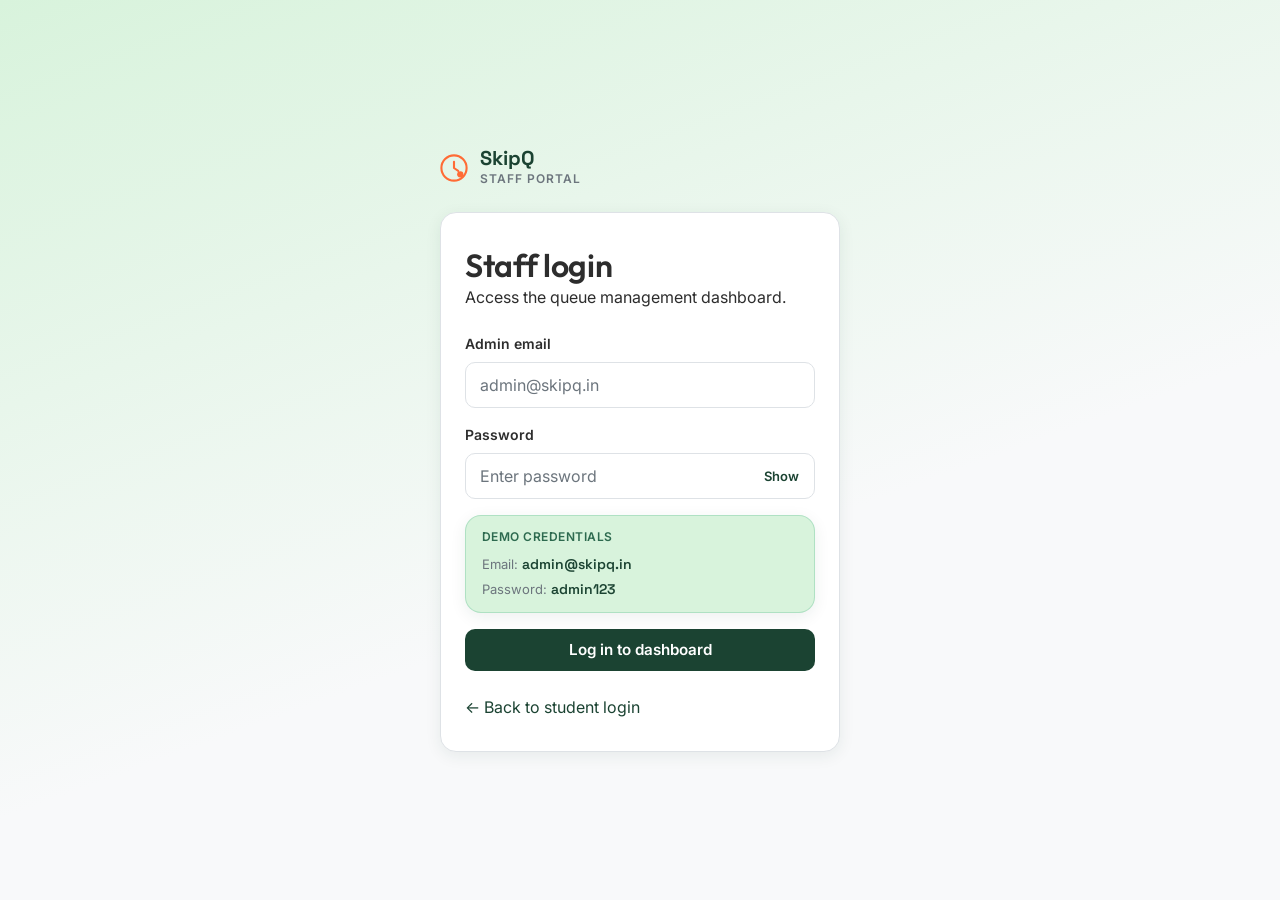
==== admin/dashboard.html @ 7411d404 "Initial SkipQ frontend" ====
<!DOCTYPE html>
<html lang="en">
<head>
  <meta charset="UTF-8">
  <meta name="viewport" content="width=device-width, initial-scale=1.0">
  <title>Dashboard — SkipQ Admin</title>
  <link rel="preconnect" href="https://fonts.googleapis.com">
  <link rel="preconnect" href="https://fonts.gstatic.com" crossorigin>
  <link href="https://fonts.googleapis.com/css2?family=Space+Grotesk:wght@500;600;700&family=Outfit:wght@500;600;700&family=Inter:wght@400;500;600&display=swap" rel="stylesheet">
  <link rel="stylesheet" href="../css/base.css">
  <link rel="stylesheet" href="../css/components.css">
  <link rel="stylesheet" href="../css/admin.css">
</head>
<body class="admin-body">

  <header class="admin-header">
    <div class="admin-header-inner">
      <div class="admin-header-brand">
        <span class="admin-brand-mark-sm">
          <svg viewBox="0 0 40 40" width="22" height="22" fill="none" xmlns="http://www.w3.org/2000/svg">
            <circle cx="20" cy="20" r="18" stroke="currentColor" stroke-width="3"/>
            <path d="M20 11 L20 20 L26 24" stroke="currentColor" stroke-width="3" stroke-linecap="round" stroke-linejoin="round"/>
            <circle cx="29" cy="29" r="4.5" fill="currentColor"/>
          </svg>
        </span>
        <span class="admin-header-title">SkipQ Admin</span>
      </div>
      <nav class="admin-header-nav" aria-label="Admin navigation">
  <a href="./dashboard.html"
     class="admin-nav-link is-active"
     aria-current="page">
    Dashboard
  </a>

  <a href="./inventory.html"
     class="admin-nav-link">
    Inventory
  </a>
</nav>

      <div class="admin-header-actions">
        <button type="button" class="btn btn-sm btn-secondary" id="refreshBtn">
          <svg viewBox="0 0 24 24" width="14" height="14" fill="none" xmlns="http://www.w3.org/2000/svg" aria-hidden="true">
            <polyline points="23 4 23 10 17 10" stroke="currentColor" stroke-width="2" stroke-linecap="round" stroke-linejoin="round"/>
            <path d="M20.5 15a9 9 0 1 1-2-7.3L23 10" stroke="currentColor" stroke-width="2" stroke-linecap="round" stroke-linejoin="round"/>
          </svg>
          Refresh
        </button>
        <button type="button" class="btn btn-sm btn-danger" id="logoutAdminBtn">Logout</button>
      </div>
    </div>
  </header>

  <main class="admin-main">

    <!-- Stats cards -->
    <section class="admin-stats-grid" aria-label="Today's summary">
      <div class="stat-card card">
        <p class="stat-label">Total orders today</p>
        <p class="stat-value" id="statOrdersToday">0</p>
        <p class="stat-sub">Since midnight</p>
      </div>
      <div class="stat-card card">
        <p class="stat-label">Active tokens</p>
        <p class="stat-value stat-value-accent" id="statActiveTokens">0</p>
        <p class="stat-sub">In queue now</p>
      </div>
      <div class="stat-card card">
        <p class="stat-label">Pending print jobs</p>
        <p class="stat-value stat-value-warning" id="statPendingPrint">0</p>
        <p class="stat-sub">Awaiting action</p>
      </div>
      <div class="stat-card card">
        <p class="stat-label">Revenue today</p>
        <p class="stat-value stat-value-green" id="statRevenue">₹0</p>
        <p class="stat-sub">Completed orders</p>
      </div>
    </section>

    <!-- Orders table -->
    <section class="admin-section">
      <div class="admin-section-header">
        <h2 class="admin-section-title">Recent orders</h2>
        <span class="admin-section-hint">Auto-refreshes every 30 s</span>
      </div>

      <div class="table-wrapper">
        <table class="admin-table" aria-label="Recent orders">
          <thead>
            <tr>
              <th>Token</th>
              <th>Student</th>
              <th>Items</th>
              <th>Amount</th>
              <th>Status</th>
              <th>Time</th>
              <th>Actions</th>
            </tr>
          </thead>
          <tbody id="ordersTableBody">
            <tr class="table-empty">
              <td colspan="7">Loading orders…</td>
            </tr>
          </tbody>
        </table>
      </div>
    </section>

    <!-- Print jobs table -->
    <section class="admin-section">
      <div class="admin-section-header">
        <h2 class="admin-section-title">Print jobs</h2>
        <span class="admin-section-hint">PDF print requests</span>
      </div>

      <div class="table-wrapper">
        <table class="admin-table" aria-label="Print jobs">
          <thead>
            <tr>
              <th>Token</th>
              <th>Student</th>
              <th>File</th>
              <th>Pages</th>
              <th>Settings</th>
              <th>Status</th>
              <th>Actions</th>
            </tr>
          </thead>
          <tbody id="printTableBody">
            <tr class="table-empty">
              <td colspan="7">Loading print jobs…</td>
            </tr>
          </tbody>
        </table>
      </div>
    </section>

  </main>

  <script type="module" src="../js/admin/adminDashboardPage.js"></script>
</body>
</html>
---- css/base.css ----
/* ==========================================================================
   SkipQ — base.css
   Reset, design tokens (CSS variables), and base typography.
   ========================================================================== */

:root {
  /* Color tokens — core */
  --color-primary: #1B4332;
  --color-primary-light: #2D6A4F;
  --color-accent: #52B788;
  --color-accent-soft: #D8F3DC;
  --color-bg: #F8F9FA;
  --color-surface: #FFFFFF;
  --color-text: #2D2D2D;
  --color-text-muted: #6C757D;
  --color-border: #DEE2E6;
  --color-error: #E63946;
  --color-error-soft: #FBE3E5;
  --color-warning: #F4A261;
  --color-success: #2D6A4F;

  /* Color tokens — auth hero / "now serving" board */
  --color-hero-bg: #0F2419;
  --color-hero-surface: #15301F;
  --color-hero-text: #FFFDF7;
  --color-hero-muted: #9CB8AC;
  --color-hero-border: #25433590;
  --color-hero-chip: #1F3D2A;
  --color-hero-served: #6F9B81;
  --color-accent-bright: #FF6B35;
  --color-paper: #FFFDF7;
  --color-ink: #1A1A1A;
  --color-accent-deep: #C04A1E;

  /* Typography */
  --font-display: "Outfit", "Inter", sans-serif;
  --font-body: "Inter", -apple-system, BlinkMacSystemFont, "Segoe UI", sans-serif;
  --font-mono: "Space Grotesk", "Inter", sans-serif;

  /* Spacing scale */
  --space-1: 4px;
  --space-2: 8px;
  --space-3: 12px;
  --space-4: 16px;
  --space-5: 24px;
  --space-6: 32px;
  --space-7: 48px;
  --space-8: 64px;

  /* Radii & shadows */
  --radius-sm: 6px;
  --radius-md: 10px;
  --radius-lg: 16px;
  --shadow-sm: 0 1px 2px rgba(27, 67, 50, 0.06);
  --shadow-md: 0 4px 16px rgba(27, 67, 50, 0.08);
  --shadow-lg: 0 12px 32px rgba(27, 67, 50, 0.12);

  /* Layout */
  --max-width: 1200px;
  --transition-fast: 150ms ease;
  --transition-base: 220ms ease;
}

/* Reset */
*,
*::before,
*::after {
  box-sizing: border-box;
}

html {
  -webkit-text-size-adjust: 100%;
}

body {
  margin: 0;
  font-family: var(--font-body);
  font-size: 16px;
  line-height: 1.5;
  color: var(--color-text);
  background-color: var(--color-bg);
  -webkit-font-smoothing: antialiased;
}

h1, h2, h3, h4, h5, h6 {
  font-family: var(--font-display);
  margin: 0;
  font-weight: 600;
  line-height: 1.25;
  letter-spacing: -0.01em;
}

p {
  margin: 0;
}

a {
  color: var(--color-primary);
  text-decoration: none;
}

a:hover {
  text-decoration: underline;
}

img, svg {
  display: block;
  max-width: 100%;
}

ul, ol {
  margin: 0;
  padding: 0;
}

button {
  font-family: inherit;
}

/* Focus visibility — accessibility baseline */
a:focus-visible,
button:focus-visible,
input:focus-visible,
select:focus-visible,
textarea:focus-visible {
  outline: 2px solid var(--color-accent);
  outline-offset: 2px;
}

/* Reduced motion */
@media (prefers-reduced-motion: reduce) {
  *, *::before, *::after {
    animation-duration: 0.01ms !important;
    animation-iteration-count: 1 !important;
    transition-duration: 0.01ms !important;
  }
}

/* Visually hidden utility */
.sr-only {
  position: absolute;
  width: 1px;
  height: 1px;
  padding: 0;
  margin: -1px;
  overflow: hidden;
  clip: rect(0, 0, 0, 0);
  white-space: nowrap;
  border: 0;
}

/* Container */
.container {
  width: 100%;
  max-width: var(--max-width);
  margin: 0 auto;
  padding: 0 var(--space-5);
}
---- css/components.css ----
/* ==========================================================================
   SkipQ — components.css
   Reusable UI components: buttons, cards, forms, alerts, badges, modals.
   ========================================================================== */

/* ---------------------------------------------------------------------- */
/* Card                                                                    */
/* ---------------------------------------------------------------------- */
.card {
  background-color: var(--color-surface);
  border: 1px solid var(--color-border);
  border-radius: var(--radius-lg);
  box-shadow: var(--shadow-md);
}

/* ---------------------------------------------------------------------- */
/* Buttons                                                                 */
/* ---------------------------------------------------------------------- */
.btn {
  display: inline-flex;
  align-items: center;
  justify-content: center;
  gap: var(--space-2);
  font-family: var(--font-body);
  font-size: 0.95rem;
  font-weight: 600;
  line-height: 1;
  padding: 12px 20px;
  border-radius: var(--radius-md);
  border: 1px solid transparent;
  cursor: pointer;
  transition: background-color var(--transition-fast), border-color var(--transition-fast), color var(--transition-fast), transform var(--transition-fast);
  user-select: none;
}

.btn:active {
  transform: translateY(1px);
}

.btn:disabled {
  opacity: 0.6;
  cursor: not-allowed;
}

.btn-primary {
  background-color: var(--color-primary);
  color: #FFFFFF;
}

.btn-primary:hover:not(:disabled) {
  background-color: var(--color-primary-light);
}

.btn-secondary {
  background-color: transparent;
  border-color: var(--color-border);
  color: var(--color-text);
}

.btn-secondary:hover:not(:disabled) {
  border-color: var(--color-primary);
  color: var(--color-primary);
}

.btn-danger {
  background-color: var(--color-error);
  color: #FFFFFF;
}

.btn-block {
  width: 100%;
}

/* Loading state for buttons */
.btn.is-loading .btn-label {
  visibility: hidden;
}

.btn.is-loading::after {
  content: "";
  position: absolute;
  width: 16px;
  height: 16px;
  border: 2px solid rgba(255, 255, 255, 0.4);
  border-top-color: #FFFFFF;
  border-radius: 50%;
  animation: btn-spin 0.7s linear infinite;
}

.btn.is-loading {
  position: relative;
}

@keyframes btn-spin {
  to { transform: rotate(360deg); }
}

/* ---------------------------------------------------------------------- */
/* Forms                                                                   */
/* ---------------------------------------------------------------------- */
.form {
  display: flex;
  flex-direction: column;
  gap: var(--space-4);
}

.form-group {
  display: flex;
  flex-direction: column;
  gap: var(--space-2);
}

.form-group label {
  font-size: 0.875rem;
  font-weight: 600;
  color: var(--color-text);
}

.input {
  width: 100%;
  font-family: var(--font-body);
  font-size: 1rem;
  padding: 12px 14px;
  border: 1px solid var(--color-border);
  border-radius: var(--radius-md);
  background-color: var(--color-surface);
  color: var(--color-text);
  transition: border-color var(--transition-fast), box-shadow var(--transition-fast);
}

.input::placeholder {
  color: var(--color-text-muted);
}

.input:focus {
  border-color: var(--color-accent);
  box-shadow: 0 0 0 3px var(--color-accent-soft);
  outline: none;
}

.input.is-invalid {
  border-color: var(--color-error);
}

.input.is-invalid:focus {
  box-shadow: 0 0 0 3px var(--color-error-soft);
}

.input-with-action {
  position: relative;
  display: flex;
  align-items: center;
}

.input-with-action .input {
  padding-right: 64px;
}

.input-action {
  position: absolute;
  right: 6px;
  top: 50%;
  transform: translateY(-50%);
  background: none;
  border: none;
  font-size: 0.8125rem;
  font-weight: 600;
  color: var(--color-primary);
  cursor: pointer;
  padding: 6px 10px;
  border-radius: var(--radius-sm);
  transition: background-color var(--transition-fast);
}

.input-action:hover {
  background-color: var(--color-accent-soft);
}

.field-error {
  font-size: 0.8125rem;
  color: var(--color-error);
  margin: 0;
}

/* ---------------------------------------------------------------------- */
/* Alerts                                                                  */
/* ---------------------------------------------------------------------- */
.alert {
  padding: 12px 16px;
  border-radius: var(--radius-md);
  font-size: 0.875rem;
  font-weight: 500;
  border: 1px solid transparent;
}

.alert-error {
  background-color: var(--color-error-soft);
  color: var(--color-error);
  border-color: rgba(230, 57, 70, 0.2);
}

.alert-success {
  background-color: var(--color-accent-soft);
  color: var(--color-success);
  border-color: rgba(82, 183, 136, 0.3);
}

/* ---------------------------------------------------------------------- */
/* Badges                                                                  */
/* ---------------------------------------------------------------------- */
.badge {
  display: inline-flex;
  align-items: center;
  font-size: 0.75rem;
  font-weight: 600;
  padding: 4px 10px;
  border-radius: 999px;
  text-transform: uppercase;
  letter-spacing: 0.04em;
}

.badge-placed { background-color: var(--color-accent-soft); color: var(--color-success); }
.badge-preparing { background-color: #FFF3CD; color: #946C00; }
.badge-ready { background-color: var(--color-accent); color: #FFFFFF; }
.badge-completed { background-color: var(--color-border); color: var(--color-text-muted); }
.badge-cancelled { background-color: var(--color-error-soft); color: var(--color-error); }

/* ---------------------------------------------------------------------- */
/* Modal (shared shell — used by admin pages)                              */
/* ---------------------------------------------------------------------- */
.modal-overlay[hidden] {
  display: none !important;
}
.modal-overlay {
  position: fixed;
  inset: 0;
  background-color: rgba(27, 67, 50, 0.45);
  display: flex;
  align-items: center;
  justify-content: center;
  padding: var(--space-4);
  z-index: 50;
}

.modal {
  background-color: var(--color-surface);
  border-radius: var(--radius-lg);
  box-shadow: var(--shadow-lg);
  max-width: 480px;
  width: 100%;
  padding: var(--space-6);
}
---- css/admin.css ----
/* ==========================================================================
   SkipQ — admin.css
   Admin portal styles: login, dashboard header, stat cards, data tables.
   Uses the same CSS variables defined in base.css — no new tokens needed.
   Mobile-first.
   ========================================================================== */

/* ---------------------------------------------------------------------- */
/* Admin auth screen (login.html)                                          */
/* ---------------------------------------------------------------------- */
.admin-auth-body {
  min-height: 100vh;
  background: linear-gradient(160deg, var(--color-accent-soft) 0%, var(--color-bg) 60%);
  display: flex;
  align-items: center;
  justify-content: center;
  padding: var(--space-5);
}

.admin-auth-screen {
  width: 100%;
  max-width: 400px;
  display: flex;
  flex-direction: column;
  gap: var(--space-5);
}

.admin-auth-brand {
  display: flex;
  align-items: center;
  gap: var(--space-3);
  color: var(--color-primary);
}

.admin-brand-mark {
  display: flex;
  color: var(--color-accent-bright);
}

.admin-brand-name {
  display: block;
  font-family: var(--font-mono);
  font-size: 1.25rem;
  font-weight: 700;
  color: var(--color-primary);
  line-height: 1;
}

.admin-brand-role {
  display: block;
  font-size: 0.75rem;
  font-weight: 600;
  letter-spacing: 0.08em;
  text-transform: uppercase;
  color: var(--color-text-muted);
  margin-top: 2px;
}

.admin-auth-card {
  padding: var(--space-6) var(--space-5);
  display: flex;
  flex-direction: column;
  gap: var(--space-5);
}

.admin-hint {
  padding: var(--space-3) var(--space-4);
  background-color: var(--color-accent-soft);
  border-color: rgba(82, 183, 136, 0.3);
  display: flex;
  flex-direction: column;
  gap: var(--space-1);
  font-size: 0.8125rem;
  color: var(--color-text-muted);
}

.admin-hint-label {
  font-weight: 600;
  color: var(--color-success);
  font-size: 0.75rem;
  text-transform: uppercase;
  letter-spacing: 0.04em;
  margin-bottom: var(--space-1);
}

.admin-hint code {
  font-family: var(--font-mono);
  font-size: 0.875rem;
  color: var(--color-primary);
  font-weight: 600;
}

/* ---------------------------------------------------------------------- */
/* Admin shell (dashboard.html)                                            */
/* ---------------------------------------------------------------------- */
.admin-body {
  background-color: var(--color-bg);
  min-height: 100vh;
}

.admin-header {
  background-color: var(--color-hero-bg);
  color: var(--color-hero-text);
  position: sticky;
  top: 0;
  z-index: 30;
  border-bottom: 1px solid var(--color-hero-border);
}

.admin-header-inner {
  max-width: 1200px;
  margin: 0 auto;
  padding: 0 var(--space-5);
  height: 56px;
  display: flex;
  align-items: center;
  justify-content: space-between;
  gap: var(--space-4);
}

.admin-header-brand {
  display: flex;
  align-items: center;
  gap: var(--space-2);
  flex-shrink: 0;
}

.admin-brand-mark-sm {
  display: flex;
  color: var(--color-accent-bright);
}

.admin-header-title {
  font-family: var(--font-mono);
  font-size: 1rem;
  font-weight: 700;
  letter-spacing: -0.01em;
}

.admin-header-actions {
  display: flex;
  align-items: center;
  gap: var(--space-2);
}

.admin-main {
  max-width: 1200px;
  margin: 0 auto;
  padding: var(--space-5) var(--space-5) var(--space-8);
  display: flex;
  flex-direction: column;
  gap: var(--space-6);
}

/* ---------------------------------------------------------------------- */
/* Stats grid                                                              */
/* ---------------------------------------------------------------------- */
.admin-stats-grid {
  display: grid;
  grid-template-columns: repeat(2, 1fr);
  gap: var(--space-3);
}

.stat-card {
  padding: var(--space-4);
  display: flex;
  flex-direction: column;
  gap: var(--space-1);
}

.stat-label {
  font-size: 0.75rem;
  font-weight: 600;
  text-transform: uppercase;
  letter-spacing: 0.05em;
  color: var(--color-text-muted);
}

.stat-value {
  font-family: var(--font-mono);
  font-size: clamp(1.75rem, 5vw, 2.25rem);
  font-weight: 700;
  color: var(--color-ink);
  line-height: 1;
}

.stat-value-accent  { color: var(--color-primary); }
.stat-value-warning { color: var(--color-warning); }
.stat-value-green   { color: var(--color-success); }

.stat-sub {
  font-size: 0.75rem;
  color: var(--color-text-muted);
}

/* ---------------------------------------------------------------------- */
/* Section headers                                                         */
/* ---------------------------------------------------------------------- */
.admin-section {
  display: flex;
  flex-direction: column;
  gap: var(--space-3);
}

.admin-section-header {
  display: flex;
  align-items: baseline;
  justify-content: space-between;
  gap: var(--space-3);
}

.admin-section-title {
  font-size: 1.125rem;
  color: var(--color-ink);
}

.admin-section-hint {
  font-size: 0.8125rem;
  color: var(--color-text-muted);
  white-space: nowrap;
}

/* ---------------------------------------------------------------------- */
/* Data tables                                                             */
/* ---------------------------------------------------------------------- */
.table-wrapper {
  width: 100%;
  overflow-x: auto;
  border: 1px solid var(--color-border);
  border-radius: var(--radius-lg);
  background-color: var(--color-surface);
}

.admin-table {
  width: 100%;
  border-collapse: collapse;
  font-size: 0.875rem;
  min-width: 640px;
}

.admin-table thead {
  background-color: var(--color-bg);
  border-bottom: 1px solid var(--color-border);
}

.admin-table th {
  padding: var(--space-3) var(--space-4);
  text-align: left;
  font-size: 0.75rem;
  font-weight: 600;
  text-transform: uppercase;
  letter-spacing: 0.05em;
  color: var(--color-text-muted);
  white-space: nowrap;
}

.admin-table tbody tr {
  border-bottom: 1px solid var(--color-border);
  transition: background-color var(--transition-fast);
}

.admin-table tbody tr:last-child {
  border-bottom: none;
}

.admin-table tbody tr:hover {
  background-color: var(--color-bg);
}

.table-cell {
  padding: var(--space-3) var(--space-4);
  vertical-align: middle;
  color: var(--color-text);
}

.table-empty td {
  padding: var(--space-6) var(--space-4);
  text-align: center;
  color: var(--color-text-muted);
  font-size: 0.9375rem;
}

.admin-token {
  font-family: var(--font-mono);
  font-size: 0.9375rem;
  font-weight: 700;
  color: var(--color-accent-bright);
}

.admin-amount {
  font-family: var(--font-mono);
  font-weight: 600;
  color: var(--color-ink);
}

.table-student {
  display: flex;
  flex-direction: column;
  gap: 1px;
}

.table-student-name {
  font-weight: 600;
  color: var(--color-ink);
}

.table-student-roll {
  font-size: 0.75rem;
  color: var(--color-text-muted);
}

.table-items {
  max-width: 200px;
  overflow: hidden;
  text-overflow: ellipsis;
  white-space: nowrap;
  color: var(--color-text-muted);
}

.table-filename {
  font-family: var(--font-mono);
  font-size: 0.8125rem;
  color: var(--color-text-muted);
}

.table-time {
  font-size: 0.8125rem;
  color: var(--color-text-muted);
  white-space: nowrap;
}

.table-actions {
  min-width: 120px;
}

.action-btn-group {
  display: flex;
  flex-wrap: wrap;
  gap: var(--space-1);
}

.action-done {
  font-size: 0.8125rem;
  color: var(--color-text-muted);
}

/* Small button variant for table actions */
.btn-sm {
  font-size: 0.8125rem;
  padding: 6px 12px;
  border-radius: var(--radius-sm);
}

.btn-danger {
  background-color: var(--color-error);
  color: #FFFFFF;
  border-color: var(--color-error);
}

.btn-danger:hover:not(:disabled) {
  background-color: #c0303c;
}

/* ---------------------------------------------------------------------- */
/* Responsive — desktop stat grid 4 columns                               */
/* ---------------------------------------------------------------------- */
@media (min-width: 640px) {
  .admin-stats-grid {
    grid-template-columns: repeat(4, 1fr);
  }
}
/* ==========================================================================
   APPEND THIS BLOCK TO THE BOTTOM OF admin.css
   Inventory page: header nav links, low-stock banner, stock pills,
   inline stock editor, and the add/edit/delete modals.
   ========================================================================== */

/* ---------------------------------------------------------------------- */
/* Header nav links (dashboard / inventory)                                */
/* ---------------------------------------------------------------------- */
.admin-header-nav {
  display: none;
  align-items: center;
  gap: var(--space-4);
}

.admin-nav-link {
  font-size: 0.875rem;
  font-weight: 600;
  color: var(--color-hero-muted);
  padding: 6px 2px;
  border-bottom: 2px solid transparent;
}

.admin-nav-link:hover {
  color: var(--color-hero-text);
  text-decoration: none;
}

.admin-nav-link.is-active {
  color: var(--color-hero-text);
  border-bottom-color: var(--color-accent-bright);
}

@media (min-width: 640px) {
  .admin-header-nav {
    display: flex;
  }
}

/* Mobile: nav links as a horizontal scroll row beneath the header */
.admin-header-nav-mobile {
  display: flex;
  gap: var(--space-4);
  padding: 0 var(--space-5) var(--space-2);
  overflow-x: auto;
}

@media (min-width: 640px) {
  .admin-header-nav-mobile {
    display: none;
  }
}

/* ---------------------------------------------------------------------- */
/* Stat value variants                                                    */
/* ---------------------------------------------------------------------- */
.stat-value-danger { color: var(--color-error); }

/* ---------------------------------------------------------------------- */
/* Low stock banner                                                        */
/* ---------------------------------------------------------------------- */
.low-stock-banner {
  display: flex;
  align-items: center;
  gap: var(--space-2);
  padding: var(--space-3) var(--space-4);
  background-color: #FFF3CD;
  border: 1px solid rgba(244, 162, 97, 0.35);
  border-radius: var(--radius-md);
  color: #7A4F00;
  font-size: 0.875rem;
  font-weight: 500;
}

.low-stock-banner svg {
  flex-shrink: 0;
}

/* ---------------------------------------------------------------------- */
/* Product cell in inventory table                                         */
/* ---------------------------------------------------------------------- */
.table-product {
  display: flex;
  align-items: center;
  gap: var(--space-3);
}

.table-product-image-placeholder {
  width: 36px;
  height: 36px;
  border-radius: var(--radius-sm);
  background-color: var(--color-accent-soft);
  color: var(--color-primary-light);
  display: flex;
  align-items: center;
  justify-content: center;
  flex-shrink: 0;
}

.table-product-info {
  display: flex;
  flex-direction: column;
  gap: 1px;
  min-width: 0;
}

.table-product-name {
  font-weight: 600;
  color: var(--color-ink);
}

.table-product-desc {
  font-size: 0.75rem;
  color: var(--color-text-muted);
  overflow: hidden;
  text-overflow: ellipsis;
  white-space: nowrap;
  max-width: 220px;
}

/* ---------------------------------------------------------------------- */
/* Stock cell — pill + inline quick-edit                                   */
/* ---------------------------------------------------------------------- */
.stock-cell {
  display: flex;
  flex-direction: column;
  gap: var(--space-2);
  min-width: 160px;
}

.stock-pill {
  display: inline-flex;
  align-items: center;
  gap: 4px;
  font-family: var(--font-mono);
  font-size: 0.75rem;
  font-weight: 700;
  padding: 3px 9px;
  border-radius: 999px;
  width: fit-content;
}

.stock-pill-ok {
  background-color: var(--color-accent-soft);
  color: var(--color-success);
}

.stock-pill-low {
  background-color: #FFF3CD;
  color: #946C00;
}

.stock-pill-out {
  background-color: var(--color-error-soft);
  color: var(--color-error);
}

.stock-inline-edit {
  display: flex;
  align-items: center;
  gap: var(--space-1);
}

.stock-quick-input {
  width: 64px;
  padding: 5px 8px;
  border: 1px solid var(--color-border);
  border-radius: var(--radius-sm);
  font-family: var(--font-mono);
  font-size: 0.8125rem;
}

.stock-quick-input:focus {
  border-color: var(--color-accent);
  outline: none;
}

/* ---------------------------------------------------------------------- */
/* Modal — header, form rows, actions                                      */
/* ---------------------------------------------------------------------- */
.modal-header {
  display: flex;
  align-items: center;
  justify-content: space-between;
  margin-bottom: var(--space-4);
}

.modal-header h2 {
  font-size: 1.25rem;
  color: var(--color-ink);
}

.modal-close {
  background: none;
  border: none;
  font-size: 1rem;
  color: var(--color-text-muted);
  cursor: pointer;
  padding: 4px;
  line-height: 1;
}

.modal-close:hover {
  color: var(--color-text);
}

.modal-sm {
  max-width: 380px;
}

.modal-body-text {
  font-size: 0.9375rem;
  color: var(--color-text-muted);
  margin-bottom: var(--space-5);
}

.form-row {
  display: grid;
  grid-template-columns: 1fr 1fr;
  gap: var(--space-3);
}

.modal-actions {
  display: flex;
  justify-content: flex-end;
  gap: var(--space-2);
  margin-top: var(--space-2);
}

select.input {
  appearance: none;
  background-image: url("data:image/svg+xml,%3Csvg xmlns='http://www.w3.org/2000/svg' width='12' height='8' viewBox='0 0 12 8'%3E%3Cpath d='M1 1l5 5 5-5' stroke='%236C757D' stroke-width='1.5' fill='none' stroke-linecap='round' stroke-linejoin='round'/%3E%3C/svg%3E");
  background-repeat: no-repeat;
  background-position: right 14px center;
  padding-right: 36px;
}

/* ---------------------------------------------------------------------- */
/* Responsive — stack form rows on narrow screens                          */
/* ---------------------------------------------------------------------- */
@media (max-width: 420px) {
  .form-row {
    grid-template-columns: 1fr;
  }

  .modal {
    padding: var(--space-5);
  }
}
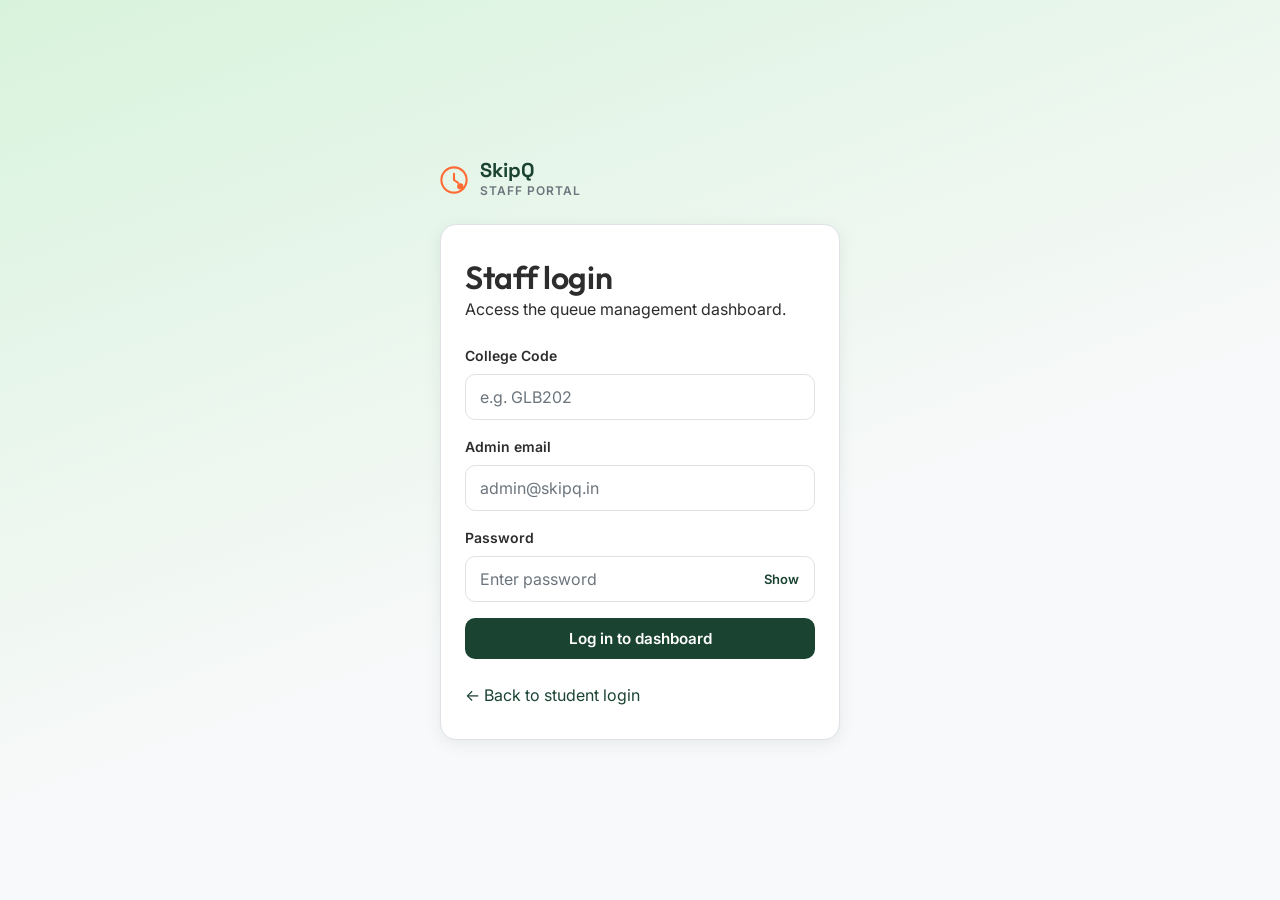
==== commit fffaeacd: "Polished ADMIN UI" ====
--- a/admin/dashboard.html
+++ b/admin/dashboard.html
@@ -1,142 +1,552 @@
 <!DOCTYPE html>
 <html lang="en">
+
 <head>
   <meta charset="UTF-8">
   <meta name="viewport" content="width=device-width, initial-scale=1.0">
   <title>Dashboard — SkipQ Admin</title>
   <link rel="preconnect" href="https://fonts.googleapis.com">
   <link rel="preconnect" href="https://fonts.gstatic.com" crossorigin>
-  <link href="https://fonts.googleapis.com/css2?family=Space+Grotesk:wght@500;600;700&family=Outfit:wght@500;600;700&family=Inter:wght@400;500;600&display=swap" rel="stylesheet">
+  <link
+    href="https://fonts.googleapis.com/css2?family=Space+Grotesk:wght@500;600;700&family=Outfit:wght@500;600;700&family=Inter:wght@400;500;600&display=swap"
+    rel="stylesheet">
   <link rel="stylesheet" href="../css/base.css">
   <link rel="stylesheet" href="../css/components.css">
   <link rel="stylesheet" href="../css/admin.css">
 </head>
+
 <body class="admin-body">
 
-  <header class="admin-header">
-    <div class="admin-header-inner">
-      <div class="admin-header-brand">
-        <span class="admin-brand-mark-sm">
-          <svg viewBox="0 0 40 40" width="22" height="22" fill="none" xmlns="http://www.w3.org/2000/svg">
-            <circle cx="20" cy="20" r="18" stroke="currentColor" stroke-width="3"/>
-            <path d="M20 11 L20 20 L26 24" stroke="currentColor" stroke-width="3" stroke-linecap="round" stroke-linejoin="round"/>
-            <circle cx="29" cy="29" r="4.5" fill="currentColor"/>
+  <div class="admin-shell">
+
+    <!-- ============================================================ -->
+    <!-- Sidebar                                                       -->
+    <!-- ============================================================ -->
+    <aside class="admin-sidebar" id="adminSidebar">
+      <div class="admin-sidebar-top">
+        <div class="admin-sidebar-brand">
+          <span class="admin-brand-mark-sm">
+            <svg viewBox="0 0 40 40" width="22" height="22" fill="none" xmlns="http://www.w3.org/2000/svg">
+              <circle cx="20" cy="20" r="18" stroke="currentColor" stroke-width="3" />
+              <path d="M20 11 L20 20 L26 24" stroke="currentColor" stroke-width="3" stroke-linecap="round"
+                stroke-linejoin="round" />
+              <circle cx="29" cy="29" r="4.5" fill="currentColor" />
+            </svg>
+          </span>
+          <span class="admin-header-title">SkipQ Admin</span>
+        </div>
+        <button type="button" class="admin-sidebar-close" id="sidebarCloseBtn" aria-label="Close menu">✕</button>
+      </div>
+
+      <nav class="admin-sidebar-nav" aria-label="Admin navigation">
+        <button type="button" class="admin-sidebar-link is-active" data-section="dashboard" aria-current="page">
+          <svg viewBox="0 0 24 24" width="20" height="20" fill="none" xmlns="http://www.w3.org/2000/svg"
+            aria-hidden="true">
+            <path d="M4 11.5 12 4l8 7.5" stroke="currentColor" stroke-width="1.6" stroke-linecap="round"
+              stroke-linejoin="round" />
+            <path d="M6 10v9a1 1 0 0 0 1 1h3v-5h4v5h3a1 1 0 0 0 1-1v-9" stroke="currentColor" stroke-width="1.6"
+              stroke-linecap="round" stroke-linejoin="round" />
           </svg>
-        </span>
-        <span class="admin-header-title">SkipQ Admin</span>
+          <span>Dashboard</span>
+        </button>
+
+        <button type="button" class="admin-sidebar-link" data-section="orders">
+          <svg viewBox="0 0 24 24" width="20" height="20" fill="none" xmlns="http://www.w3.org/2000/svg"
+            aria-hidden="true">
+            <path d="M3 7l9-4 9 4-9 4-9-4Z" stroke="currentColor" stroke-width="1.6" stroke-linejoin="round" />
+            <path d="M3 7v10l9 4 9-4V7" stroke="currentColor" stroke-width="1.6" stroke-linejoin="round" />
+            <path d="M12 11v10" stroke="currentColor" stroke-width="1.6" />
+          </svg>
+          <span>Orders</span>
+        </button>
+
+        <button type="button" class="admin-sidebar-link" data-section="inventory">
+          <svg viewBox="0 0 24 24" width="20" height="20" fill="none" xmlns="http://www.w3.org/2000/svg"
+            aria-hidden="true">
+            <rect x="4" y="4" width="16" height="4" rx="1" stroke="currentColor" stroke-width="1.6" />
+            <rect x="4" y="10" width="16" height="4" rx="1" stroke="currentColor" stroke-width="1.6" />
+            <rect x="4" y="16" width="16" height="4" rx="1" stroke="currentColor" stroke-width="1.6" />
+          </svg>
+          <span>Inventory</span>
+        </button>
+
+        <button type="button" class="admin-sidebar-link" data-section="notifications">
+
+          <svg viewBox="0 0 24 24" width="20" height="20" fill="none" xmlns="http://www.w3.org/2000/svg"
+            aria-hidden="true">
+
+            <path d="M6 10a6 6 0 1 1 12 0c0 4 1.5 5.5 1.5 5.5H4.5S6 14 6 10Z" stroke="currentColor" stroke-width="1.6"
+              stroke-linejoin="round" />
+
+            <path d="M10 19a2 2 0 0 0 4 0" stroke="currentColor" stroke-width="1.6" stroke-linecap="round" />
+
+          </svg>
+
+          <span>Notifications</span>
+
+          <span id="notificationBadge" class="notification-badge" hidden>
+            0
+          </span>
+
+        </button>
+      </nav>
+
+      <div class="admin-sidebar-bottom">
+        <button type="button" class="admin-sidebar-logout" id="logoutAdminBtn">
+          <svg viewBox="0 0 24 24" width="20" height="20" fill="none" xmlns="http://www.w3.org/2000/svg"
+            aria-hidden="true">
+            <path d="M9 21H5a2 2 0 0 1-2-2V5a2 2 0 0 1 2-2h4" stroke="currentColor" stroke-width="1.6"
+              stroke-linecap="round" stroke-linejoin="round" />
+            <polyline points="16 17 21 12 16 7" stroke="currentColor" stroke-width="1.6" stroke-linecap="round"
+              stroke-linejoin="round" />
+            <line x1="21" y1="12" x2="9" y2="12" stroke="currentColor" stroke-width="1.6" stroke-linecap="round" />
+          </svg>
+          <span>Logout</span>
+        </button>
+        <div class="admin-sidebar-version">
+          <span>SkipQ</span>
+          <span>Version 1.0 MVP</span>
+        </div>
       </div>
-      <nav class="admin-header-nav" aria-label="Admin navigation">
-  <a href="./dashboard.html"
-     class="admin-nav-link is-active"
-     aria-current="page">
-    Dashboard
-  </a>
-
-  <a href="./inventory.html"
-     class="admin-nav-link">
-    Inventory
-  </a>
-</nav>
-
-      <div class="admin-header-actions">
-        <button type="button" class="btn btn-sm btn-secondary" id="refreshBtn">
-          <svg viewBox="0 0 24 24" width="14" height="14" fill="none" xmlns="http://www.w3.org/2000/svg" aria-hidden="true">
-            <polyline points="23 4 23 10 17 10" stroke="currentColor" stroke-width="2" stroke-linecap="round" stroke-linejoin="round"/>
-            <path d="M20.5 15a9 9 0 1 1-2-7.3L23 10" stroke="currentColor" stroke-width="2" stroke-linecap="round" stroke-linejoin="round"/>
+    </aside>
+
+    <div class="admin-sidebar-backdrop" id="sidebarBackdrop" hidden></div>
+
+    <!-- ============================================================ -->
+    <!-- Main column                                                   -->
+    <!-- ============================================================ -->
+    <div class="admin-shell-main">
+
+      <header class="admin-topheader">
+        <button type="button" class="admin-menu-toggle" id="sidebarOpenBtn" aria-label="Open menu">
+          <svg viewBox="0 0 24 24" width="22" height="22" fill="none" xmlns="http://www.w3.org/2000/svg"
+            aria-hidden="true">
+            <path d="M4 6h16M4 12h16M4 18h16" stroke="currentColor" stroke-width="1.8" stroke-linecap="round" />
           </svg>
-          Refresh
         </button>
-        <button type="button" class="btn btn-sm btn-danger" id="logoutAdminBtn">Logout</button>
+
+        <div class="admin-topheader-info">
+          <span class="admin-topheader-college" id="headerCollegeName">—</span>
+          <span class="admin-topheader-sep">·</span>
+          <span class="admin-topheader-admin" id="headerAdminName">—</span>
+        </div>
+
+        <div class="admin-topheader-date" id="headerDate">—</div>
+      </header>
+
+      <main class="admin-main">
+
+        <!-- ======================================================== -->
+        <!-- Dashboard section                                         -->
+        <!-- ======================================================== -->
+        <section id="dashboardSection" class="admin-page-section">
+
+          <div>
+            <h1 class="admin-page-title">Dashboard</h1>
+            <p class="admin-page-subtitle">An overview of today's activity at your shop.</p>
+          </div>
+
+          <section class="admin-stats-grid" aria-label="Today's summary">
+            <div class="stat-card card">
+              <p class="stat-label">Today's Orders</p>
+              <p class="stat-value" id="statOrdersToday">0</p>
+              <p class="stat-sub">Since midnight</p>
+            </div>
+            <div class="stat-card card">
+              <p class="stat-label">Active Orders</p>
+              <p class="stat-value stat-value-accent" id="statActiveOrders">0</p>
+              <p class="stat-sub">Not yet completed</p>
+            </div>
+            <div class="stat-card card">
+              <p class="stat-label">Ready Orders</p>
+              <p class="stat-value stat-value-green" id="statReadyOrders">0</p>
+              <p class="stat-sub">Waiting for pickup</p>
+            </div>
+            <div class="stat-card card">
+              <p class="stat-label">Pending Print Jobs</p>
+              <p class="stat-value stat-value-warning" id="statPendingPrint">0</p>
+              <p class="stat-sub">Awaiting action</p>
+            </div>
+            <div class="stat-card card">
+              <p class="stat-label">Revenue Today</p>
+              <p class="stat-value stat-value-green" id="statRevenueToday">₹0</p>
+              <p class="stat-sub">Completed orders</p>
+            </div>
+            <div class="stat-card card">
+              <p class="stat-label">Low Stock Products</p>
+              <p class="stat-value stat-value-danger" id="statLowStockProducts">0</p>
+              <p class="stat-sub">Need restocking</p>
+            </div>
+          </section>
+
+          <div class="admin-info-grid">
+            <div class="info-card card">
+              <span class="info-card-title">College Information</span>
+              <div class="info-row">
+                <span class="info-row-label">College Name</span>
+                <span class="info-row-value" id="dashCollegeName">—</span>
+              </div>
+              <div class="info-row">
+                <span class="info-row-label">College Code</span>
+                <span class="info-row-value" id="dashCollegeCode">—</span>
+              </div>
+            </div>
+
+            <div class="info-card card">
+              <span class="info-card-title">Admin Information</span>
+              <div class="info-row">
+                <span class="info-row-label">Admin Name</span>
+                <span class="info-row-value" id="dashAdminName">—</span>
+              </div>
+              <div class="info-row">
+                <span class="info-row-label">Email</span>
+                <span class="info-row-value" id="dashAdminEmail">—</span>
+              </div>
+            </div>
+          </div>
+
+          <section class="admin-section">
+            <div class="admin-section-header">
+              <h2 class="admin-section-title">Quick Actions</h2>
+            </div>
+            <div class="admin-quick-actions">
+              <button type="button" class="btn btn-secondary quick-action-btn" data-goto-section="orders">
+                Manage Orders
+              </button>
+              <button type="button" class="btn btn-secondary quick-action-btn" data-goto-section="inventory">
+                Manage Inventory
+              </button>
+              <button type="button" class="btn btn-secondary quick-action-btn" data-goto-section="notifications">
+                View Notifications
+              </button>
+            </div>
+          </section>
+
+          <section class="admin-section">
+            <div class="admin-section-header">
+              <h2 class="admin-section-title">Recent Activity</h2>
+              <span class="admin-section-hint">Latest 5 orders</span>
+            </div>
+            <ul class="recent-activity-list" id="recentActivityList">
+              <li class="recent-activity-empty">Loading…</li>
+            </ul>
+          </section>
+
+        </section>
+
+        <!-- ======================================================== -->
+        <!-- Orders section                                            -->
+        <!-- ======================================================== -->
+        <section id="ordersSection" class="admin-page-section" hidden>
+
+          <div class="admin-section-header-with-action">
+            <div>
+              <h1 class="admin-page-title">Orders</h1>
+              <p class="admin-page-subtitle">Stationery orders and print jobs, in one place.</p>
+            </div>
+            <button type="button" class="btn btn-sm btn-secondary" id="ordersRefreshBtn">
+              <svg viewBox="0 0 24 24" width="14" height="14" fill="none" xmlns="http://www.w3.org/2000/svg"
+                aria-hidden="true">
+                <polyline points="23 4 23 10 17 10" stroke="currentColor" stroke-width="2" stroke-linecap="round"
+                  stroke-linejoin="round" />
+                <path d="M20.5 15a9 9 0 1 1-2-7.3L23 10" stroke="currentColor" stroke-width="2" stroke-linecap="round"
+                  stroke-linejoin="round" />
+              </svg>
+              Refresh
+            </button>
+          </div>
+
+          <div class="orders-toolbar-card">
+            <div class="orders-toolbar-header">
+              <h3>Search & Filter Orders</h3>
+            </div>
+            <div class="orders-toolbar">
+              <input type="search" id="orderSearchInput" class="form-input"
+                placeholder="Search by token, order ID or student name...">
+
+              <select id="orderStatusFilter" class="form-select">
+                <option value="">All Status</option>
+                <option value="PLACED">Placed</option>
+                <option value="PREPARING">Preparing</option>
+                <option value="READY">Ready</option>
+                <option value="COMPLETED">Completed</option>
+                <option value="CANCELLED">Cancelled</option>
+              </select>
+
+              <input type="date" id="orderDateFilter" class="form-input">
+
+              <select id="orderSortFilter" class="form-select">
+                <option value="newest">Newest First</option>
+                <option value="oldest">Oldest First</option>
+              </select>
+            </div>
+          </div>
+
+          <!-- Stationery Orders — collapsible card -->
+          <div class="collapsible-card">
+            <button type="button" class="collapsible-card-header" data-collapsible-toggle aria-expanded="true">
+              <div class="collapsible-card-heading">
+                <span class="collapsible-card-title">Stationery Orders</span>
+                <span class="collapsible-card-hint">Auto-refreshes every 30s</span>
+              </div>
+              <svg class="collapsible-card-chevron" viewBox="0 0 20 20" width="18" height="18" fill="none"
+                xmlns="http://www.w3.org/2000/svg" aria-hidden="true">
+                <path d="M5 7.5 10 12.5 15 7.5" stroke="currentColor" stroke-width="1.6" stroke-linecap="round"
+                  stroke-linejoin="round" />
+              </svg>
+            </button>
+
+            <div class="collapsible-card-body">
+              <div class="table-wrapper">
+                <table class="admin-table" aria-label="Stationery orders">
+                  <thead>
+                    <tr>
+                      <th>Token</th>
+                      <th>Student</th>
+                      <th>Items</th>
+                      <th>Amount</th>
+                      <th>Status</th>
+                      <th>Time</th>
+                      <th>Actions</th>
+                    </tr>
+                  </thead>
+                  <tbody id="ordersTableBody">
+                    <tr class="table-empty">
+                      <td colspan="7">Loading orders…</td>
+                    </tr>
+                  </tbody>
+                </table>
+              </div>
+
+              <div class="skipq-pagination-wrapper">
+                <div id="ordersPageInfo" class="orders-page-info"></div>
+                <div id="ordersPagination"></div>
+              </div>
+            </div>
+          </div>
+
+          <!-- Print Jobs — collapsible card -->
+          <div class="collapsible-card">
+            <button type="button" class="collapsible-card-header" data-collapsible-toggle aria-expanded="true">
+              <div class="collapsible-card-heading">
+                <span class="collapsible-card-title">Print Jobs</span>
+                <span class="collapsible-card-hint">PDF print requests</span>
+              </div>
+              <svg class="collapsible-card-chevron" viewBox="0 0 20 20" width="18" height="18" fill="none"
+                xmlns="http://www.w3.org/2000/svg" aria-hidden="true">
+                <path d="M5 7.5 10 12.5 15 7.5" stroke="currentColor" stroke-width="1.6" stroke-linecap="round"
+                  stroke-linejoin="round" />
+              </svg>
+            </button>
+
+            <div class="collapsible-card-body">
+              <div class="table-wrapper">
+                <table class="admin-table" aria-label="Print jobs">
+                  <thead>
+                    <tr>
+                      <th>Token</th>
+                      <th>Student</th>
+                      <th>File</th>
+                      <th>Pages</th>
+                      <th>Settings</th>
+                      <th>Status</th>
+                      <th>Actions</th>
+                    </tr>
+                  </thead>
+                  <tbody id="printTableBody">
+                    <tr class="table-empty">
+                      <td colspan="7">Loading print jobs…</td>
+                    </tr>
+                  </tbody>
+                </table>
+              </div>
+            </div>
+          </div>
+
+        </section>
+
+        <!-- ======================================================== -->
+        <!-- Inventory section                                         -->
+        <!-- ======================================================== -->
+        <section id="inventorySection" class="admin-page-section" hidden>
+
+          <div>
+            <h1 class="admin-page-title">Inventory</h1>
+            <p class="admin-page-subtitle">Manage your product catalog and stock levels.</p>
+          </div>
+
+          <section class="admin-stats-grid" aria-label="Inventory summary">
+            <div class="stat-card card">
+              <p class="stat-label">Total products</p>
+              <p class="stat-value" id="statTotalProducts">0</p>
+              <p class="stat-sub">In catalog</p>
+            </div>
+            <div class="stat-card card">
+              <p class="stat-label">Total stock</p>
+              <p class="stat-value stat-value-accent" id="statTotalStock">0</p>
+              <p class="stat-sub">Units across all products</p>
+            </div>
+            <div class="stat-card card">
+              <p class="stat-label">Out of stock</p>
+              <p class="stat-value stat-value-danger" id="statOutOfStock">0</p>
+              <p class="stat-sub">Need restocking</p>
+            </div>
+            <div class="stat-card card">
+              <p class="stat-label">Low stock</p>
+              <p class="stat-value stat-value-warning" id="statLowStock">0</p>
+              <p class="stat-sub">Below 10 units</p>
+            </div>
+          </section>
+
+          <section class="admin-section">
+            <div class="admin-section-header">
+              <h2 class="admin-section-title">Products</h2>
+              <button type="button" class="btn btn-primary btn-sm" id="addProductBtn">+ Add product</button>
+            </div>
+
+            <div class="table-wrapper">
+              <table class="admin-table" aria-label="Product inventory">
+                <thead>
+                  <tr>
+                    <th>Product</th>
+                    <th>Category</th>
+                    <th>Price</th>
+                    <th>Stock</th>
+                    <th>Status</th>
+                    <th>Actions</th>
+                  </tr>
+                </thead>
+                <tbody id="productsTableBody">
+                  <tr class="table-empty">
+                    <td colspan="6">Loading products…</td>
+                  </tr>
+                </tbody>
+              </table>
+            </div>
+          </section>
+
+        </section>
+
+        <!-- ======================================================== -->
+        <!-- Notifications section                                     -->
+        <!-- ======================================================== -->
+        <section id="notificationsSection" class="admin-page-section" hidden>
+
+          <div class="notifications-header">
+
+            <div>
+
+              <h1 class="admin-page-title">
+                Notifications
+              </h1>
+
+              <p class="admin-page-subtitle">
+                Notification Center
+              </p>
+
+            </div>
+
+            <button id="markAllReadBtn" class="btn btn-secondary">
+
+              ✓ Mark All Read
+
+            </button>
+
+          </div>
+          <div class="card">
+
+            <div id="notificationsList">
+              Loading notifications...
+            </div>
+
+          </div>
+
+
+
+        </section>
+
+      </main>
+    </div>
+  </div>
+
+  <!-- ================================================================ -->
+  <!-- Inventory modals — top-level so they render correctly regardless -->
+  <!-- of which section is currently visible.                           -->
+  <!-- ================================================================ -->
+  <div class="modal-overlay" id="productModalOverlay" hidden>
+    <div class="modal" role="dialog" aria-modal="true" aria-labelledby="productModalTitle">
+      <div class="modal-header">
+        <h2 id="productModalTitle">Add product</h2>
+        <button type="button" class="modal-close" id="closeModalBtn" aria-label="Close">✕</button>
+      </div>
+
+      <form id="productForm" class="form" novalidate>
+        <input type="hidden" id="productId">
+
+        <div class="form-group">
+          <label for="productName">Product name</label>
+          <input type="text" id="productName" class="input" placeholder="e.g. A4 Spiral Notebook" required>
+          <p class="field-error" id="productNameError" hidden></p>
+        </div>
+
+        <div class="form-group">
+          <label for="productCategory">Category</label>
+          <select id="productCategory" class="input" required>
+            <option value="Notebooks">Notebooks</option>
+            <option value="Pens">Pens</option>
+            <option value="Printing">Printing</option>
+            <option value="Files">Files</option>
+            <option value="Others">Others</option>
+          </select>
+        </div>
+
+        <div class="form-group">
+          <label for="productDescription">Description</label>
+          <input type="text" id="productDescription" class="input" placeholder="Short description">
+        </div>
+
+        <div class="form-row">
+          <div class="form-group">
+            <label for="productPrice">Price (₹)</label>
+            <input type="number" id="productPrice" class="input" min="0" step="0.01" required>
+            <p class="field-error" id="productPriceError" hidden></p>
+          </div>
+
+          <div class="form-group">
+            <label for="productStock">Stock quantity</label>
+            <input type="number" id="productStock" class="input" min="0" step="1" required>
+            <p class="field-error" id="productStockError" hidden></p>
+          </div>
+        </div>
+
+        <div class="form-group">
+          <label for="productStatus">Status</label>
+          <select id="productStatus" class="input">
+            <option value="ACTIVE">Active (visible to students)</option>
+            <option value="INACTIVE">Inactive (hidden from menu)</option>
+          </select>
+        </div>
+
+        <div class="modal-actions">
+          <button type="button" class="btn btn-secondary" id="cancelModalBtn">Cancel</button>
+          <button type="submit" class="btn btn-primary" id="saveProductBtn">Save product</button>
+        </div>
+      </form>
+    </div>
+  </div>
+
+  <div class="modal-overlay" id="deleteModalOverlay" hidden>
+    <div class="modal modal-sm" role="dialog" aria-modal="true" aria-labelledby="deleteModalTitle">
+      <h2 id="deleteModalTitle">Delete product?</h2>
+      <p class="modal-body-text" id="deleteModalText">This will permanently remove the product from the catalog.</p>
+      <div class="modal-actions">
+        <button type="button" class="btn btn-secondary" id="cancelDeleteBtn">Cancel</button>
+        <button type="button" class="btn btn-danger" id="confirmDeleteBtn">Delete</button>
       </div>
     </div>
-  </header>
-
-  <main class="admin-main">
-
-    <!-- Stats cards -->
-    <section class="admin-stats-grid" aria-label="Today's summary">
-      <div class="stat-card card">
-        <p class="stat-label">Total orders today</p>
-        <p class="stat-value" id="statOrdersToday">0</p>
-        <p class="stat-sub">Since midnight</p>
-      </div>
-      <div class="stat-card card">
-        <p class="stat-label">Active tokens</p>
-        <p class="stat-value stat-value-accent" id="statActiveTokens">0</p>
-        <p class="stat-sub">In queue now</p>
-      </div>
-      <div class="stat-card card">
-        <p class="stat-label">Pending print jobs</p>
-        <p class="stat-value stat-value-warning" id="statPendingPrint">0</p>
-        <p class="stat-sub">Awaiting action</p>
-      </div>
-      <div class="stat-card card">
-        <p class="stat-label">Revenue today</p>
-        <p class="stat-value stat-value-green" id="statRevenue">₹0</p>
-        <p class="stat-sub">Completed orders</p>
-      </div>
-    </section>
-
-    <!-- Orders table -->
-    <section class="admin-section">
-      <div class="admin-section-header">
-        <h2 class="admin-section-title">Recent orders</h2>
-        <span class="admin-section-hint">Auto-refreshes every 30 s</span>
-      </div>
-
-      <div class="table-wrapper">
-        <table class="admin-table" aria-label="Recent orders">
-          <thead>
-            <tr>
-              <th>Token</th>
-              <th>Student</th>
-              <th>Items</th>
-              <th>Amount</th>
-              <th>Status</th>
-              <th>Time</th>
-              <th>Actions</th>
-            </tr>
-          </thead>
-          <tbody id="ordersTableBody">
-            <tr class="table-empty">
-              <td colspan="7">Loading orders…</td>
-            </tr>
-          </tbody>
-        </table>
-      </div>
-    </section>
-
-    <!-- Print jobs table -->
-    <section class="admin-section">
-      <div class="admin-section-header">
-        <h2 class="admin-section-title">Print jobs</h2>
-        <span class="admin-section-hint">PDF print requests</span>
-      </div>
-
-      <div class="table-wrapper">
-        <table class="admin-table" aria-label="Print jobs">
-          <thead>
-            <tr>
-              <th>Token</th>
-              <th>Student</th>
-              <th>File</th>
-              <th>Pages</th>
-              <th>Settings</th>
-              <th>Status</th>
-              <th>Actions</th>
-            </tr>
-          </thead>
-          <tbody id="printTableBody">
-            <tr class="table-empty">
-              <td colspan="7">Loading print jobs…</td>
-            </tr>
-          </tbody>
-        </table>
-      </div>
-    </section>
-
-  </main>
-
-  <script type="module" src="../js/admin/adminDashboardPage.js"></script>
+  </div>
+
+  <script type="module" src="../js/admin/adminApp.js"></script>
 </body>
+
 </html>
--- a/css/components.css
+++ b/css/components.css
@@ -2,7 +2,9 @@
    SkipQ — components.css
    Reusable UI components: buttons, cards, forms, alerts, badges, modals.
    ========================================================================== */
-
+[hidden] {
+  display: none !important;
+}
 /* ---------------------------------------------------------------------- */
 /* Card                                                                    */
 /* ---------------------------------------------------------------------- */
@@ -249,4 +251,115 @@
   max-width: 480px;
   width: 100%;
   padding: var(--space-6);
+}
+/* ==================================================
+   Pagination Info
+================================================== */
+/* ==================================================
+   Pagination Info
+================================================== */
+
+.orders-page-info {
+  display: flex;
+  justify-content: center;
+  align-items: center;
+  gap: 12px;
+  flex-wrap: wrap;
+
+  margin: 12px 0 18px;
+
+  font-size: .92rem;
+  font-weight: 500;
+  color: var(--color-text-muted);
+}
+
+.orders-page-info b {
+  color: var(--color-primary);
+  font-weight: 700;
+}
+/* ==================================================
+   Shared Pagination
+================================================== */
+
+.skipq-pagination-wrapper {
+  margin: 22px 0 8px;
+}
+
+
+
+.skipq-pagination {
+  display: flex;
+  justify-content: center;
+  align-items: center;
+  gap: 10px;
+  flex-wrap: wrap;
+}
+
+.skipq-page-btn {
+  min-width: 42px;
+  height: 42px;
+  padding: 0 14px;
+  border: 1px solid var(--color-border);
+  border-radius: 12px;
+  background: #fff;
+  color: var(--color-text);
+  font-size: 0.95rem;
+  font-weight: 600;
+  cursor: pointer;
+  transition:
+      background .2s ease,
+      color .2s ease,
+      border-color .2s ease,
+      transform .15s ease,
+      box-shadow .2s ease;
+}
+
+.skipq-page-btn:hover:not(:disabled) {
+  border-color: var(--color-primary);
+  color: var(--color-primary);
+  transform: translateY(-2px);
+  box-shadow: 0 8px 20px rgba(0,0,0,.08);
+}
+
+.skipq-page-btn.active {
+  background: var(--color-primary);
+  border-color: var(--color-primary);
+  color: #fff;
+  transform: scale(1.05);
+  box-shadow: 0 8px 18px rgba(37,99,235,.25);
+}
+
+.skipq-page-btn:disabled {
+  opacity: .4;
+  cursor: not-allowed;
+  transform: none;
+  box-shadow: none;
+}
+
+.skipq-page-ellipsis {
+  color: var(--color-text-light);
+  font-weight: 600;
+  padding: 0 2px;
+  user-select: none;
+}
+
+@media (max-width: 768px) {
+
+  .orders-page-info {
+    justify-content: center;
+    text-align: center;
+    margin-bottom: 16px;
+  }
+
+  .skipq-pagination {
+    gap: 8px;
+  }
+
+  .skipq-page-btn {
+    min-width: 38px;
+    height: 38px;
+    padding: 0 10px;
+    font-size: .9rem;
+  }
+
 }
--- a/css/admin.css
+++ b/css/admin.css
@@ -310,11 +310,21 @@
 }
 
 .table-items {
-  max-width: 200px;
-  overflow: hidden;
-  text-overflow: ellipsis;
-  white-space: nowrap;
-  color: var(--color-text-muted);
+  min-width: 280px;
+  max-width: 420px;
+  white-space: normal;
+  overflow: visible;
+  text-overflow: unset;
+  color: var(--color-text-muted);
+  line-height: 1.5;
+}
+
+.order-item-line{
+  margin-bottom: 4px;
+}
+
+.order-item-line:last-child{
+  margin-bottom: 0;
 }
 
 .table-filename {
@@ -427,25 +437,7 @@
 /* ---------------------------------------------------------------------- */
 .stat-value-danger { color: var(--color-error); }
 
-/* ---------------------------------------------------------------------- */
-/* Low stock banner                                                        */
-/* ---------------------------------------------------------------------- */
-.low-stock-banner {
-  display: flex;
-  align-items: center;
-  gap: var(--space-2);
-  padding: var(--space-3) var(--space-4);
-  background-color: #FFF3CD;
-  border: 1px solid rgba(244, 162, 97, 0.35);
-  border-radius: var(--radius-md);
-  color: #7A4F00;
-  font-size: 0.875rem;
-  font-weight: 500;
-}
-
-.low-stock-banner svg {
-  flex-shrink: 0;
-}
+
 
 /* ---------------------------------------------------------------------- */
 /* Product cell in inventory table                                         */
@@ -617,4 +609,1103 @@
   .modal {
     padding: var(--space-5);
   }
-}+}
+
+/* ==================================================
+   Orders Filter Card
+================================================== */
+
+.orders-toolbar-card {
+  background: #fff;
+  border: 1px solid var(--color-border);
+  border-radius: 16px;
+  padding: 18px 20px;
+  margin: 20px 0;
+  box-shadow: 0 4px 18px rgba(0,0,0,.05);
+}
+
+.orders-toolbar {
+  display: flex;
+  gap: 14px;
+  align-items: center;
+  flex-wrap: wrap;
+}
+
+.orders-toolbar input,
+.orders-toolbar select {
+  height: 44px;
+  padding: 0 14px;
+  border: 1px solid var(--color-border);
+  border-radius: 10px;
+  background: #fff;
+  font-size: .95rem;
+  transition: .2s ease;
+}
+
+.orders-toolbar input[type="search"] {
+  flex: 1;
+  min-width: 320px;
+}
+
+.orders-toolbar input[type="date"] {
+  width: 170px;
+}
+
+.orders-toolbar select {
+  width: 180px;
+  cursor: pointer;
+}
+
+.orders-toolbar input:focus,
+.orders-toolbar select:focus {
+  outline: none;
+  border-color: var(--color-primary);
+  box-shadow: 0 0 0 3px rgba(37,99,235,.12);
+}
+
+@media (max-width: 900px) {
+
+  .orders-toolbar{
+    flex-direction: column;
+    align-items: stretch;
+  }
+
+  .orders-toolbar input,
+  .orders-toolbar select{
+    width:100%;
+    min-width:unset;
+  }
+
+}
+.orders-toolbar-header{
+    margin-bottom:16px;
+}
+
+.orders-toolbar-header h3 {
+    margin: 0;
+    font-size: 1.15rem;
+    font-weight: 700;
+    color: var(--color-text);
+}
+
+.orders-toolbar-header p {
+    margin: 4px 0 0;
+    font-size: 0.9rem;
+    color: var(--color-muted);
+    line-height: 1.5;
+}
+
+
+/* ==========================================================
+   Low Stock Alerts
+========================================================== */
+
+.low-stock-card{
+    padding:0;
+    overflow:hidden;
+}
+
+.low-stock-item{
+    display:flex;
+    justify-content:space-between;
+    align-items:center;
+    padding:16px 20px;
+    border-left:5px solid transparent;
+    transition:.2s;
+}
+
+.low-stock-item:not(:last-child){
+    border-bottom:1px solid var(--color-border);
+}
+
+.low-stock-item:hover{
+    transform:translateX(4px);
+}
+
+/* LOW STOCK */
+
+.low-stock-warning{
+    background:#fff7e6;
+    border-left-color:#f59e0b;
+}
+
+.low-stock-warning:hover{
+    background:#ffefcc;
+}
+
+/* OUT OF STOCK */
+
+.low-stock-danger{
+    background:#fdecec;
+    border-left-color:#dc2626;
+}
+
+.low-stock-danger:hover{
+    background:#f8d7da;
+}
+
+.low-stock-name{
+    font-weight:700;
+    font-size:15px;
+}
+
+.low-stock-count{
+    font-size:13px;
+    color:#666;
+    margin-top:2px;
+}
+
+.low-stock-empty{
+    padding:24px;
+    text-align:center;
+    color:#666;
+}
+/*======inventory low stock row=====*/
+.inventory-row-low {
+    background-color: #fff8e1;
+}
+
+.inventory-row-out {
+    background-color: #fdecea;
+}
+/* ==========================================================================
+   SPA SHELL — sidebar, sticky header, section switching
+   Added for the Admin SPA redesign. Reuses existing tokens from base.css
+   only — no new color values introduced.
+   ========================================================================== */
+
+.admin-shell {
+  display: flex;
+  min-height: 100vh;
+  background-color: var(--color-bg);
+}
+
+/* ---------------------------------------------------------------------- */
+/* Sidebar                                                                 */
+/* ---------------------------------------------------------------------- */
+.admin-sidebar {
+  position: fixed;
+  top: 0;
+  left: 0;
+  bottom: 0;
+  width: 240px;
+  display: flex;
+  flex-direction: column;
+  background-color: var(--color-surface);
+  border-right: 1px solid var(--color-border);
+  z-index: 40;
+  transform: translateX(-100%);
+  transition: transform var(--transition-base);
+}
+
+.admin-sidebar.is-open {
+  transform: translateX(0);
+  box-shadow: var(--shadow-lg);
+}
+
+@media (min-width: 960px) {
+  .admin-sidebar {
+    transform: translateX(0);
+  }
+}
+
+.admin-sidebar-top {
+  display: flex;
+  align-items: center;
+  justify-content: space-between;
+  gap: var(--space-2);
+  padding: var(--space-4) var(--space-4);
+  border-bottom: 1px solid var(--color-border);
+}
+
+.admin-sidebar-brand {
+  display: flex;
+  align-items: center;
+  gap: var(--space-2);
+  color: var(--color-primary);
+}
+
+.admin-sidebar-brand .admin-brand-mark-sm {
+  color: var(--color-accent-bright);
+}
+
+.admin-sidebar-brand .admin-header-title {
+  color: var(--color-primary);
+}
+
+.admin-sidebar-close {
+  background: none;
+  border: none;
+  color: var(--color-text-muted);
+  font-size: 1rem;
+  cursor: pointer;
+  padding: 4px;
+  line-height: 1;
+}
+
+@media (min-width: 960px) {
+  .admin-sidebar-close {
+    display: none;
+  }
+}
+
+.admin-sidebar-nav {
+  display: flex;
+  flex-direction: column;
+  gap: 2px;
+  padding: var(--space-4) var(--space-3);
+  flex: 1;
+  overflow-y: auto;
+}
+
+.admin-sidebar-link {
+  display: flex;
+  align-items: center;
+  gap: var(--space-3);
+  width: 100%;
+  padding: 10px var(--space-3);
+  border: none;
+  background: none;
+  border-radius: var(--radius-md);
+  font-family: var(--font-body);
+  font-size: 0.9375rem;
+  font-weight: 600;
+  color: var(--color-text-muted);
+  cursor: pointer;
+  text-align: left;
+  transition: background-color var(--transition-fast), color var(--transition-fast);
+  position: relative;
+}
+
+.admin-sidebar-link svg {
+  flex-shrink: 0;
+}
+
+.admin-sidebar-link:hover {
+  background-color: var(--color-bg);
+  color: var(--color-text);
+}
+
+.admin-sidebar-link.is-active {
+  background-color: var(--color-accent-soft);
+  color: var(--color-primary);
+}
+
+.admin-nav-badge {
+  margin-left: auto;
+  background-color: var(--color-accent-bright);
+  color: #fff;
+  font-size: 0.6875rem;
+  font-weight: 700;
+  border-radius: 999px;
+  padding: 1px 7px;
+  line-height: 1.4;
+}
+
+.admin-sidebar-bottom {
+  padding: var(--space-3);
+  border-top: 1px solid var(--color-border);
+  display: flex;
+  flex-direction: column;
+  gap: var(--space-3);
+}
+
+.admin-sidebar-logout {
+  display: flex;
+  align-items: center;
+  gap: var(--space-3);
+  width: 100%;
+  padding: 10px var(--space-3);
+  border: none;
+  background: none;
+  border-radius: var(--radius-md);
+  font-family: var(--font-body);
+  font-size: 0.9375rem;
+  font-weight: 600;
+  color: var(--color-error);
+  cursor: pointer;
+  text-align: left;
+}
+
+.admin-sidebar-logout:hover {
+  background-color: var(--color-error-soft);
+}
+
+.admin-sidebar-version {
+  display: flex;
+  flex-direction: column;
+  gap: 1px;
+  padding: 0 var(--space-3);
+  font-size: 0.75rem;
+  color: var(--color-text-muted);
+}
+
+.admin-sidebar-version span:first-child {
+  font-family: var(--font-mono);
+  font-weight: 700;
+  color: var(--color-text);
+}
+
+.admin-sidebar-backdrop {
+  position: fixed;
+  inset: 0;
+  background-color: rgba(15, 36, 25, 0.45);
+  z-index: 35;
+}
+
+.admin-sidebar-backdrop[hidden] {
+  display: none;
+}
+
+@media (min-width: 960px) {
+  .admin-sidebar-backdrop {
+    display: none !important;
+  }
+}
+
+/* ---------------------------------------------------------------------- */
+/* Main column + sticky top header                                        */
+/* ---------------------------------------------------------------------- */
+.admin-shell-main {
+  flex: 1;
+  min-width: 0;
+  display: flex;
+  flex-direction: column;
+}
+
+@media (min-width: 960px) {
+  .admin-shell-main {
+    margin-left: 240px;
+  }
+}
+
+.admin-topheader {
+  position: sticky;
+  top: 0;
+  z-index: 20;
+  display: flex;
+  align-items: center;
+  gap: var(--space-4);
+  height: 56px;
+  padding: 0 var(--space-5);
+  background-color: var(--color-surface);
+  border-bottom: 1px solid var(--color-border);
+}
+
+.admin-menu-toggle {
+  background: none;
+  border: none;
+  color: var(--color-text);
+  cursor: pointer;
+  padding: 4px;
+  display: flex;
+}
+
+@media (min-width: 960px) {
+  .admin-menu-toggle {
+    display: none;
+  }
+}
+
+.admin-topheader-info {
+  display: flex;
+  align-items: center;
+  gap: var(--space-2);
+  font-size: 0.875rem;
+  min-width: 0;
+}
+
+.admin-topheader-college {
+  font-weight: 700;
+  color: var(--color-ink);
+  overflow: hidden;
+  text-overflow: ellipsis;
+  white-space: nowrap;
+}
+
+.admin-topheader-sep {
+  color: var(--color-border);
+}
+
+.admin-topheader-admin {
+  color: var(--color-text-muted);
+  overflow: hidden;
+  text-overflow: ellipsis;
+  white-space: nowrap;
+}
+
+.admin-topheader-date {
+  margin-left: auto;
+  font-size: 0.8125rem;
+  color: var(--color-text-muted);
+  white-space: nowrap;
+  flex-shrink: 0;
+}
+
+/* ---------------------------------------------------------------------- */
+/* Section pages                                                          */
+/* ---------------------------------------------------------------------- */
+.admin-page-section {
+  display: flex;
+  flex-direction: column;
+  gap: var(--space-6);
+}
+
+.admin-page-section[hidden] {
+  display: none;
+}
+
+.admin-page-title {
+  font-size: 1.375rem;
+  color: var(--color-ink);
+  margin: 0;
+}
+
+.admin-page-subtitle {
+  font-size: 0.875rem;
+  color: var(--color-text-muted);
+  margin: 2px 0 0;
+}
+
+/* ---------------------------------------------------------------------- */
+/* Info cards (College Information / Admin Information)                    */
+/* ---------------------------------------------------------------------- */
+.admin-info-grid {
+  display: grid;
+  grid-template-columns: 1fr;
+  gap: var(--space-4);
+}
+
+@media (min-width: 720px) {
+  .admin-info-grid {
+    grid-template-columns: 1fr 1fr;
+  }
+}
+
+.info-card {
+  padding: var(--space-5);
+  display: flex;
+  flex-direction: column;
+  gap: var(--space-3);
+}
+
+.info-card-title {
+  font-size: 0.8125rem;
+  font-weight: 700;
+  text-transform: uppercase;
+  letter-spacing: 0.05em;
+  color: var(--color-text-muted);
+}
+
+.info-row {
+  display: flex;
+  justify-content: space-between;
+  align-items: baseline;
+  gap: var(--space-3);
+  padding: var(--space-2) 0;
+  border-bottom: 1px solid var(--color-border);
+}
+
+.info-row:last-child {
+  border-bottom: none;
+}
+
+.info-row-label {
+  font-size: 0.8125rem;
+  color: var(--color-text-muted);
+}
+
+.info-row-value {
+  font-weight: 600;
+  color: var(--color-ink);
+  text-align: right;
+}
+
+/* ---------------------------------------------------------------------- */
+/* Quick actions                                                          */
+/* ---------------------------------------------------------------------- */
+.admin-quick-actions {
+  display: flex;
+  flex-wrap: wrap;
+  gap: var(--space-3);
+}
+
+.quick-action-btn {
+  display: flex;
+  align-items: center;
+  gap: var(--space-2);
+}
+
+/* ---------------------------------------------------------------------- */
+/* Recent activity                                                         */
+/* ---------------------------------------------------------------------- */
+.recent-activity-list {
+  list-style: none;
+  margin: 0;
+  padding: 0;
+  background-color: var(--color-surface);
+  border: 1px solid var(--color-border);
+  border-radius: var(--radius-lg);
+  overflow: hidden;
+}
+
+.recent-activity-item {
+  display: flex;
+  align-items: center;
+  gap: var(--space-3);
+  padding: var(--space-3) var(--space-4);
+}
+
+.recent-activity-item:not(:last-child) {
+  border-bottom: 1px solid var(--color-border);
+}
+
+.recent-activity-dot {
+  width: 8px;
+  height: 8px;
+  border-radius: 999px;
+  flex-shrink: 0;
+  background-color: var(--color-text-muted);
+}
+
+.recent-activity-dot-placed { background-color: var(--color-success); }
+.recent-activity-dot-preparing { background-color: #946C00; }
+.recent-activity-dot-ready { background-color: var(--color-accent); }
+.recent-activity-dot-completed { background-color: var(--color-text-muted); }
+.recent-activity-dot-cancelled { background-color: var(--color-error); }
+
+.recent-activity-text {
+  flex: 1;
+  min-width: 0;
+  font-size: 0.875rem;
+  color: var(--color-text);
+  overflow: hidden;
+  text-overflow: ellipsis;
+  white-space: nowrap;
+}
+
+.recent-activity-status {
+  margin-left: var(--space-2);
+  font-size: 0.75rem;
+  color: var(--color-text-muted);
+}
+
+.recent-activity-time {
+  font-size: 0.75rem;
+  color: var(--color-text-muted);
+  white-space: nowrap;
+  flex-shrink: 0;
+}
+
+.recent-activity-empty {
+  padding: var(--space-5);
+  text-align: center;
+  color: var(--color-text-muted);
+  font-size: 0.9375rem;
+  list-style: none;
+}
+
+/* ---------------------------------------------------------------------- */
+/* Collapsible cards (Orders section)                                      */
+/* ---------------------------------------------------------------------- */
+.collapsible-card {
+  background-color: var(--color-surface);
+  border: 1px solid var(--color-border);
+  border-radius: var(--radius-lg);
+  overflow: hidden;
+}
+
+.collapsible-card-header {
+  display: flex;
+  align-items: center;
+  justify-content: space-between;
+  gap: var(--space-3);
+  padding: var(--space-4) var(--space-5);
+  cursor: pointer;
+  background: none;
+  border: none;
+  width: 100%;
+  text-align: left;
+  font-family: var(--font-body);
+}
+
+.collapsible-card-header:hover {
+  background-color: var(--color-bg);
+}
+
+.collapsible-card-heading {
+  display: flex;
+  flex-direction: column;
+  gap: 2px;
+}
+
+.collapsible-card-title {
+  font-size: 1.0625rem;
+  font-weight: 700;
+  color: var(--color-ink);
+}
+
+.collapsible-card-hint {
+  font-size: 0.8125rem;
+  color: var(--color-text-muted);
+}
+
+.collapsible-card-chevron {
+  color: var(--color-text-muted);
+  transition: transform var(--transition-fast);
+  flex-shrink: 0;
+}
+
+.collapsible-card:not(.is-collapsed) .collapsible-card-chevron {
+  transform: rotate(180deg);
+}
+
+.collapsible-card-body {
+  padding: 0 var(--space-5) var(--space-5);
+  display: flex;
+  flex-direction: column;
+  gap: var(--space-4);
+}
+
+.collapsible-card.is-collapsed .collapsible-card-body {
+  display: none;
+}
+
+/* ---------------------------------------------------------------------- */
+/* Notifications placeholder                                               */
+/* ---------------------------------------------------------------------- */
+.notifications-placeholder {
+  padding: var(--space-8) var(--space-5);
+  text-align: center;
+  color: var(--color-text-muted);
+  display: flex;
+  flex-direction: column;
+  align-items: center;
+  gap: var(--space-3);
+}
+
+.notifications-placeholder-icon {
+  color: var(--color-border);
+}
+
+.notifications-placeholder-title {
+  font-size: 1.125rem;
+  font-weight: 700;
+  color: var(--color-ink);
+}
+
+.notifications-placeholder-text {
+  max-width: 380px;
+  font-size: 0.9375rem;
+}
+
+/* ---------------------------------------------------------------------- */
+/* Misc                                                                    */
+/* ---------------------------------------------------------------------- */
+.badge-warning { background-color: #FFF3CD; color: #946C00; }
+
+.admin-section-header-with-action {
+  display: flex;
+  align-items: center;
+  justify-content: space-between;
+  gap: var(--space-3);
+}
+
+
+
+/* ===================================================
+   Notification Type Colors
+=================================================== */
+
+.notification-new_order{
+    border-left:6px solid #facc15;
+}
+
+.notification-new_order .notification-type{
+    color:#b45309;
+}
+
+.notification-low_stock{
+    border-left:6px solid #f59e0b;
+}
+
+.notification-low_stock .notification-type{
+    color:#d97706;
+}
+
+.notification-out_of_stock{
+    border-left:6px solid #ef4444;
+}
+
+.notification-out_of_stock .notification-type{
+    color:#dc2626;
+}
+
+.notification-order_cancelled{
+    border-left:6px solid #3b82f6;
+}
+
+.notification-order_cancelled .notification-type{
+    color:#2563eb;
+}
+
+.notification-read-btn{
+    margin-top:14px;
+    padding:8px 16px;
+    border:none;
+    border-radius:10px;
+    background:#2563eb;
+    color:#fff;
+    font-size:14px;
+    font-weight:600;
+    cursor:pointer;
+    transition:.2s;
+    box-shadow:0 3px 8px rgba(37,99,235,.25);
+}
+
+.notification-read-btn:hover{
+    background:#1d4ed8;
+    transform:translateY(-1px);
+    box-shadow:0 6px 14px rgba(37,99,235,.35);
+}
+
+.notification-read-btn:active{
+    transform:scale(.97);
+}
+
+#markAllReadBtn{
+    padding:10px 18px;
+    border:none;
+    border-radius:12px;
+    background:linear-gradient(135deg,#10b981,#059669);
+    color:#fff;
+    font-weight:700;
+    font-size:15px;
+    cursor:pointer;
+    transition:.25s;
+    box-shadow:0 6px 16px rgba(16,185,129,.25);
+}
+
+#markAllReadBtn:hover{
+    transform:translateY(-2px);
+    box-shadow:0 10px 24px rgba(16,185,129,.35);
+}
+
+#markAllReadBtn:active{
+    transform:scale(.97);
+}
+
+.notification-actions{
+    margin-top:14px;
+    display:flex;
+    justify-content:flex-end;
+}
+
+.notification-new_order{
+    background:#fffdf5;
+}
+
+.notification-low_stock{
+    background:#fff8ed;
+}
+
+.notification-out_of_stock{
+    background:#fff5f5;
+}
+
+.notification-order_cancelled{
+    background:#f5f9ff;
+}
+
+#notificationsList{
+
+    width:100%;
+
+    max-width:1100px;
+
+    margin:24px auto;
+
+    display:flex;
+
+    flex-direction:column;
+
+    gap:20px;
+
+}
+
+.notification-card{
+
+    width:100%;
+
+    min-height:10px;
+
+    display:flex;
+
+    align-items:flex-start;
+
+    gap:24px;
+
+    padding:22px 26px;
+
+    border-radius:18px;
+
+    position:relative;
+
+    overflow:hidden;
+
+    transition:.25s;
+
+    box-shadow:0 8px 24px rgba(0,0,0,.08);
+
+}
+
+.notification-card:hover{
+
+    transform:translateY(-3px);
+
+    box-shadow:
+        0 16px 36px rgba(15,23,42,.10);
+
+}
+
+.notification-card::before{
+
+    content:"";
+
+    position:absolute;
+
+    left:0;
+    top:0;
+    bottom:0;
+
+    width:5px;
+
+    border-radius:18px 0 0 18px;
+
+}
+
+.notification-icon{
+
+    width:68px;
+    height:68px;
+
+    border-radius:50%;
+
+    display:flex;
+    align-items:center;
+    justify-content:center;
+
+    font-size:34px;
+
+    flex-shrink:0;
+
+}
+
+.notification-content{
+
+    flex:1;
+    width : 100%;
+
+}
+
+.notification-header{
+
+    display:flex;
+
+    justify-content:space-between;
+
+    align-items:flex-start;
+
+    margin-bottom:10px;
+
+}
+.notification-type{
+
+    font-size:28px;
+
+    font-weight:700;
+
+}
+.notification-time{
+
+    color:#6b7280;
+
+    font-size:15px;
+
+}
+.notification-message{
+
+    font-size:18px;
+
+    line-height:1.6;
+
+    margin:12px 0;
+
+}
+.notification-token{
+
+    font-size:22px;
+
+    font-weight:700;
+
+    color:#059669;
+
+    margin-top:8px;
+
+}
+.notification-dot{
+
+    width:10px;
+
+    height:10px;
+
+    border-radius:50%;
+
+    background:#ef4444;
+
+    margin-left:18px;
+
+}
+.notification-actions{
+
+    margin-top:18px;
+
+}
+
+.notification-read-btn{
+
+    padding:9px 18px;
+
+    border:none;
+
+    border-radius:10px;
+
+    background:#2563eb;
+
+    color:white;
+
+    font-weight:600;
+
+    cursor:pointer;
+
+    transition:.2s;
+
+}
+
+.notification-read-btn:hover{
+
+    background:#1d4ed8;
+
+}
+.notification-new_order{
+
+    background:#fffaf3;
+
+}
+
+.notification-new_order::before{
+
+    background:#f59e0b;
+
+}
+
+.notification-new_order .notification-icon{
+
+    background:#fef3c7;
+
+    color:#f59e0b;
+
+}
+
+.notification-new_order .notification-type{
+
+    color:#d97706;
+
+}
+
+.notification-low_stock{
+
+    background:#fff9f0;
+
+}
+
+.notification-low_stock::before{
+
+    background:#fb923c;
+
+}
+
+.notification-low_stock .notification-icon{
+
+    background:#ffedd5;
+
+    color:#ea580c;
+
+}
+
+.notification-low_stock .notification-type{
+
+    color:#ea580c;
+
+}
+
+.notification-order_cancelled{
+
+    background:#ecf1f7;
+
+}
+
+.notification-order_cancelled::before{
+
+    background:#3b82f6;
+
+}
+
+.notification-order_cancelled .notification-icon{
+
+    background:#dbeafe;
+
+    color:#2563eb;
+
+}
+
+.notification-order_cancelled .notification-type{
+
+    color:#2563eb;
+
+}
+.notification-out_of_stock{
+
+    background:#fff5f5;
+
+}
+
+.notification-out_of_stock::before{
+
+    background:#ef4444;
+
+}
+
+.notification-out_of_stock .notification-icon{
+
+    background:#fee2e2;
+
+    color:#dc2626;
+
+}
+
+.notification-out_of_stock .notification-type{
+
+    color:#dc2626;
+
+}
+
+.notification-icon svg{
+
+    width:34px;
+    height:34px;
+
+    display:block;
+
+}
+
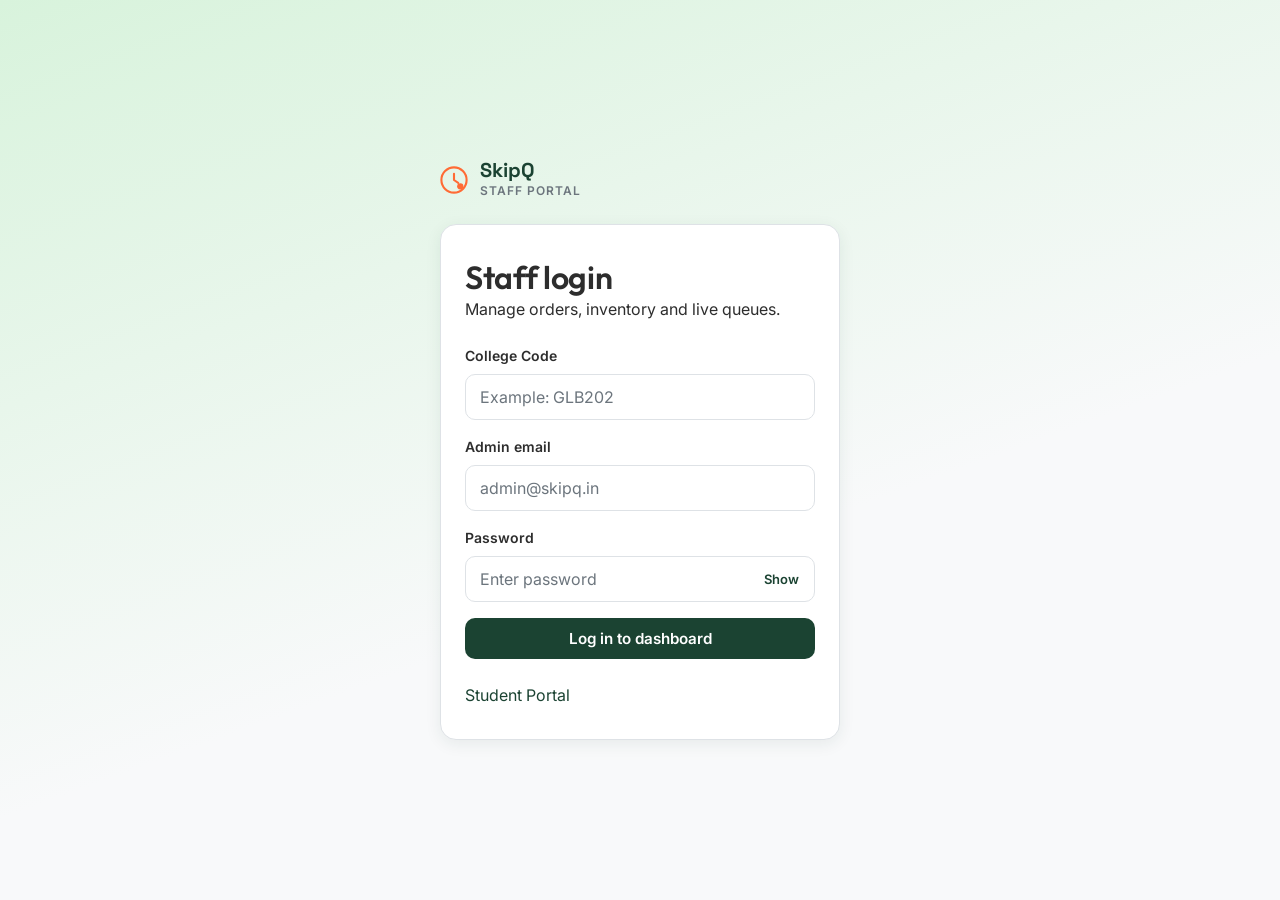
==== commit ff49f77a: "Nav fix" ====
--- a/admin/dashboard.html
+++ b/admin/dashboard.html
@@ -134,7 +134,7 @@
         <div class="admin-topheader-date" id="headerDate">—</div>
       </header>
 
-      <main class="admin-main">
+      <main class="admin-main page-fade-in">
 
         <!-- ======================================================== -->
         <!-- Dashboard section                                         -->
--- a/css/components.css
+++ b/css/components.css
@@ -362,4 +362,68 @@
     font-size: .9rem;
   }
 
+}
+/* ----------------------------------------------------------------------
+   Small Modal (Shared)
+---------------------------------------------------------------------- */
+
+.modal-sm {
+    max-width: 420px;
+    width: calc(100% - 32px);
+}
+
+.modal-body-text {
+    margin: 0;
+    color: var(--color-text-muted);
+    font-size: 0.9375rem;
+    line-height: 1.6;
+    text-align: center;
+}
+
+.modal-actions {
+    display: flex;
+    justify-content: flex-end;
+    gap: var(--space-3);
+    margin-top: var(--space-5);
+}
+
+@media (max-width: 480px) {
+
+    .modal-actions {
+        flex-direction: column-reverse;
+    }
+
+    .modal-actions .btn {
+        width: 100%;
+    }
+
+}
+
+/* ----------------------------------------------------------------------
+   Logout Button
+---------------------------------------------------------------------- */
+
+.btn-logout {
+    background-color: var(--color-error);
+    color: #ffffff;
+    border: none;
+    transition:
+        background-color var(--transition-fast),
+        transform var(--transition-fast),
+        box-shadow var(--transition-fast);
+}
+
+.btn-logout:hover {
+    background-color: #c62828;
+    transform: translateY(-1px);
+    box-shadow: var(--shadow-md);
+}
+
+.btn-logout:active {
+    transform: scale(0.98);
+}
+
+.btn-logout:focus-visible {
+    outline: 2px solid rgba(220, 53, 69, 0.35);
+    outline-offset: 2px;
 }
--- a/css/admin.css
+++ b/css/admin.css
@@ -145,6 +145,7 @@
 
 .admin-main {
   max-width: 1200px;
+  width: 100%;
   margin: 0 auto;
   padding: var(--space-5) var(--space-5) var(--space-8);
   display: flex;
@@ -1313,38 +1314,6 @@
 
 
 
-/* ===================================================
-   Notification Type Colors
-=================================================== */
-
-.notification-new_order{
-    border-left:6px solid #facc15;
-}
-
-.notification-new_order .notification-type{
-    color:#b45309;
-}
-
-.notification-low_stock{
-    border-left:6px solid #f59e0b;
-}
-
-.notification-low_stock .notification-type{
-    color:#d97706;
-}
-
-.notification-out_of_stock{
-    border-left:6px solid #ef4444;
-}
-
-.notification-out_of_stock .notification-type{
-    color:#dc2626;
-}
-
-.notification-order_cancelled{
-    border-left:6px solid #3b82f6;
-}
-
 .notification-order_cancelled .notification-type{
     color:#2563eb;
 }
@@ -1417,295 +1386,240 @@
     background:#f5f9ff;
 }
 
-#notificationsList{
-
-    width:100%;
-
-    max-width:1100px;
-
-    margin:24px auto;
-
-    display:flex;
-
-    flex-direction:column;
-
-    gap:20px;
-
-}
-
-.notification-card{
-
-    width:100%;
-
-    min-height:10px;
-
-    display:flex;
-
-    align-items:flex-start;
-
-    gap:24px;
-
-    padding:22px 26px;
-
-    border-radius:18px;
-
-    position:relative;
-
-    overflow:hidden;
-
-    transition:.25s;
-
-    box-shadow:0 8px 24px rgba(0,0,0,.08);
-
-}
-
-.notification-card:hover{
-
-    transform:translateY(-3px);
-
-    box-shadow:
-        0 16px 36px rgba(15,23,42,.10);
-
-}
-
-.notification-card::before{
-
-    content:"";
-
-    position:absolute;
-
-    left:0;
-    top:0;
-    bottom:0;
-
-    width:5px;
-
-    border-radius:18px 0 0 18px;
-
-}
-
-.notification-icon{
-
-    width:68px;
-    height:68px;
-
-    border-radius:50%;
-
-    display:flex;
-    align-items:center;
-    justify-content:center;
-
-    font-size:34px;
-
-    flex-shrink:0;
-
-}
-
-.notification-content{
-
-    flex:1;
-    width : 100%;
-
-}
-
-.notification-header{
-
-    display:flex;
-
-    justify-content:space-between;
-
-    align-items:flex-start;
-
-    margin-bottom:10px;
-
-}
-.notification-type{
-
-    font-size:28px;
-
-    font-weight:700;
-
-}
-.notification-time{
-
-    color:#6b7280;
-
-    font-size:15px;
-
-}
-.notification-message{
-
-    font-size:18px;
-
-    line-height:1.6;
-
-    margin:12px 0;
-
-}
-.notification-token{
-
-    font-size:22px;
-
-    font-weight:700;
-
-    color:#059669;
-
-    margin-top:8px;
-
-}
-.notification-dot{
-
-    width:10px;
-
-    height:10px;
-
-    border-radius:50%;
-
-    background:#ef4444;
-
-    margin-left:18px;
-
-}
-.notification-actions{
-
-    margin-top:18px;
-
-}
-
-.notification-read-btn{
-
-    padding:9px 18px;
-
-    border:none;
-
-    border-radius:10px;
-
-    background:#2563eb;
-
-    color:white;
-
-    font-weight:600;
-
-    cursor:pointer;
-
-    transition:.2s;
-
-}
-
-.notification-read-btn:hover{
-
-    background:#1d4ed8;
-
-}
-.notification-new_order{
-
-    background:#fffaf3;
-
-}
-
-.notification-new_order::before{
-
-    background:#f59e0b;
-
-}
-
-.notification-new_order .notification-icon{
-
-    background:#fef3c7;
-
-    color:#f59e0b;
-
-}
-
-.notification-new_order .notification-type{
-
-    color:#d97706;
-
-}
-
-.notification-low_stock{
-
-    background:#fff9f0;
-
-}
-
-.notification-low_stock::before{
-
-    background:#fb923c;
-
-}
-
-.notification-low_stock .notification-icon{
-
-    background:#ffedd5;
-
-    color:#ea580c;
-
-}
-
-.notification-low_stock .notification-type{
-
-    color:#ea580c;
-
-}
-
-.notification-order_cancelled{
-
-    background:#ecf1f7;
-
-}
-
-.notification-order_cancelled::before{
-
-    background:#3b82f6;
-
-}
-
-.notification-order_cancelled .notification-icon{
-
-    background:#dbeafe;
-
-    color:#2563eb;
-
-}
-
-.notification-order_cancelled .notification-type{
-
-    color:#2563eb;
-
-}
-.notification-out_of_stock{
-
-    background:#fff5f5;
-
-}
-
-.notification-out_of_stock::before{
-
-    background:#ef4444;
-
-}
-
-.notification-out_of_stock .notification-icon{
-
-    background:#fee2e2;
-
-    color:#dc2626;
-
-}
-
-.notification-out_of_stock .notification-type{
-
-    color:#dc2626;
-
-}
-
-.notification-icon svg{
-
-    width:34px;
-    height:34px;
-
-    display:block;
-
-}
-
+/* ==========================================================
+   Notifications — clean, professional card layout
+========================================================== */
+
+#notificationsList {
+  width: 100%;
+  max-width: 1100px;
+  margin: 24px auto;
+  display: flex;
+  flex-direction: column;
+  gap: 16px;
+}
+
+.notification-card {
+  position: relative;
+  width: 100%;
+  display: flex;
+  align-items: flex-start;
+  gap: 18px;
+  padding: 20px 24px;
+  border-radius: 16px;
+  border-left: 5px solid transparent;
+  box-shadow: 0 2px 10px rgba(15, 23, 42, 0.06);
+  transition: transform 0.2s ease, box-shadow 0.2s ease;
+}
+
+.notification-card:hover {
+  transform: translateY(-2px);
+  box-shadow: 0 8px 20px rgba(15, 23, 42, 0.1);
+}
+
+.notification-icon {
+  width: 44px;
+  height: 44px;
+  min-width: 44px;
+  border-radius: 50%;
+  display: flex;
+  align-items: center;
+  justify-content: center;
+  font-size: 20px;
+  flex-shrink: 0;
+}
+
+.notification-icon svg {
+  width: 22px;
+  height: 22px;
+  display: block;
+}
+
+.notification-content {
+  flex: 1;
+  min-width: 0;
+}
+
+.notification-header {
+  display: flex;
+  align-items: flex-start;
+  justify-content: space-between;
+  gap: 12px;
+  margin-bottom: 4px;
+}
+
+.notification-type {
+  font-size: 15px;
+  font-weight: 700;
+  line-height: 1.3;
+}
+
+.notification-time {
+  font-size: 12px;
+  color: #6b7280;
+  white-space: nowrap;
+  flex-shrink: 0;
+  padding-top: 2px;
+}
+
+.notification-message {
+  font-size: 14px;
+  line-height: 1.55;
+  color: #4b5563;
+  margin: 2px 0 0;
+}
+
+.notification-token {
+  display: inline-block;
+  font-size: 14px;
+  font-weight: 700;
+  color: #059669;
+  margin-top: 6px;
+}
+
+.notification-dot {
+  position: absolute;
+  top: 20px;
+  right: 20px;
+  width: 8px;
+  height: 8px;
+  border-radius: 50%;
+  background: #ef4444;
+}
+
+.notification-actions {
+  margin-top: 14px;
+  display: flex;
+  justify-content: flex-end;
+}
+
+.notification-read-btn {
+  padding: 8px 16px;
+  border: none;
+  border-radius: 10px;
+  background: #2563eb;
+  color: #fff;
+  font-size: 13px;
+  font-weight: 600;
+  cursor: pointer;
+  transition: 0.2s;
+}
+
+.notification-read-btn:hover {
+  background: #1d4ed8;
+}
+
+#markAllReadBtn {
+  padding: 10px 18px;
+  border: none;
+  border-radius: 12px;
+  background: linear-gradient(135deg, #10b981, #059669);
+  color: #fff;
+  font-weight: 700;
+  font-size: 14px;
+  cursor: pointer;
+  transition: 0.25s;
+  box-shadow: 0 4px 12px rgba(16, 185, 129, 0.25);
+  white-space: nowrap;
+  flex-shrink: 0;
+}
+
+#markAllReadBtn:hover {
+  transform: translateY(-1px);
+  box-shadow: 0 8px 18px rgba(16, 185, 129, 0.35);
+}
+
+/* ---------------------------------------------------------------------- */
+/* Notification type colors (New Order/Out of Stock = red, Low Stock =    */
+/* orange, Cancelled = blue)                                              */
+/* ---------------------------------------------------------------------- */
+
+.notification-new_order {
+  background: #fff5f5;
+  border-left-color: #ef4444;
+}
+.notification-new_order .notification-icon { background: #fee2e2; color: #dc2626; }
+.notification-new_order .notification-type { color: #dc2626; }
+
+.notification-low_stock {
+  background: #fffaf0;
+  border-left-color: #f59e0b;
+}
+.notification-low_stock .notification-icon { background: #fef3c7; color: #d97706; }
+.notification-low_stock .notification-type { color: #d97706; }
+
+.notification-out_of_stock {
+  background: #fff5f5;
+  border-left-color: #ef4444;
+}
+.notification-out_of_stock .notification-icon { background: #fee2e2; color: #dc2626; }
+.notification-out_of_stock .notification-type { color: #dc2626; }
+
+.notification-order_cancelled {
+  background: #eff6ff;
+  border-left-color: #3b82f6;
+}
+.notification-order_cancelled .notification-icon { background: #dbeafe; color: #2563eb; }
+.notification-order_cancelled .notification-type { color: #2563eb; }
+
+@media (max-width: 640px) {
+  .notification-card {
+    padding: 16px 18px;
+    gap: 12px;
+  }
+  .notification-icon {
+    width: 38px;
+    height: 38px;
+    min-width: 38px;
+  }
+  .notification-header {
+    flex-direction: column;
+    gap: 2px;
+  }
+}
+
+/* ==========================================================
+   Notifications page — width fix + header layout
+   Targets #notificationsSection specifically so the shared
+   .card class used elsewhere (stat-card, info-card) is untouched
+========================================================== */
+
+.notifications-header {
+  display: flex;
+  align-items: flex-start;
+  justify-content: space-between;
+  gap: var(--space-4);
+  flex-wrap: wrap;
+  margin-bottom: var(--space-4);
+}
+
+.notifications-header #markAllReadBtn {
+  flex-shrink: 0;
+  margin-top: 2px;
+}
+
+/* The white card wrapper around #notificationsList was collapsing to
+   content width — force it to fill the admin-main column */
+   /* ==========================================================
+   Notifications section — force it to actually fill the
+   admin-main column (root cause: section wasn't stretching)
+========================================================== */
+
+#notificationsSection.admin-page-section {
+  width: 100% !important;
+  max-width: none !important;
+  align-self: stretch !important;
+  flex: 1 1 auto !important;
+}
+#notificationsSection > .card {
+  width: 100%;
+  max-width: none;
+  padding: var(--space-5);
+}
+
+/* Let the list fill that card instead of centering itself at 1100px */
+#notificationsList {
+  width: 100%;
+  max-width: none;
+  margin: 0;
+}
